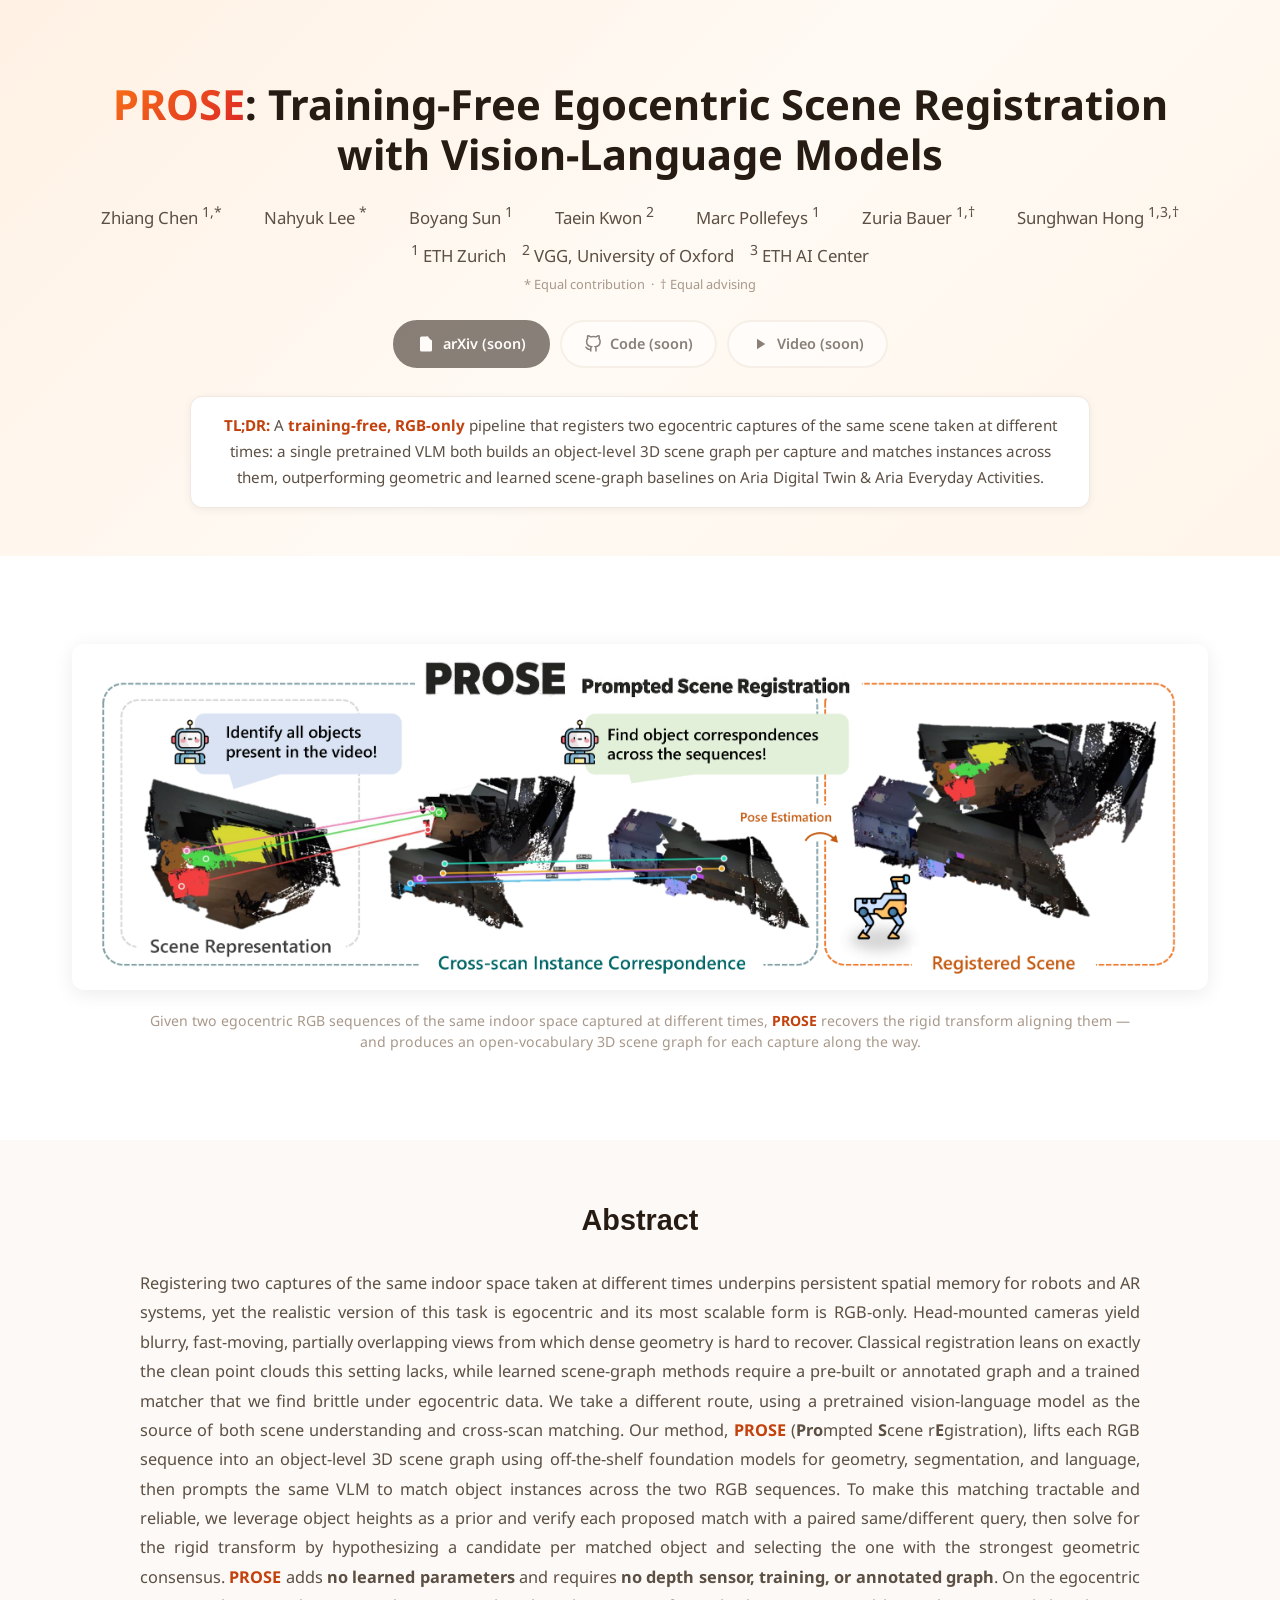
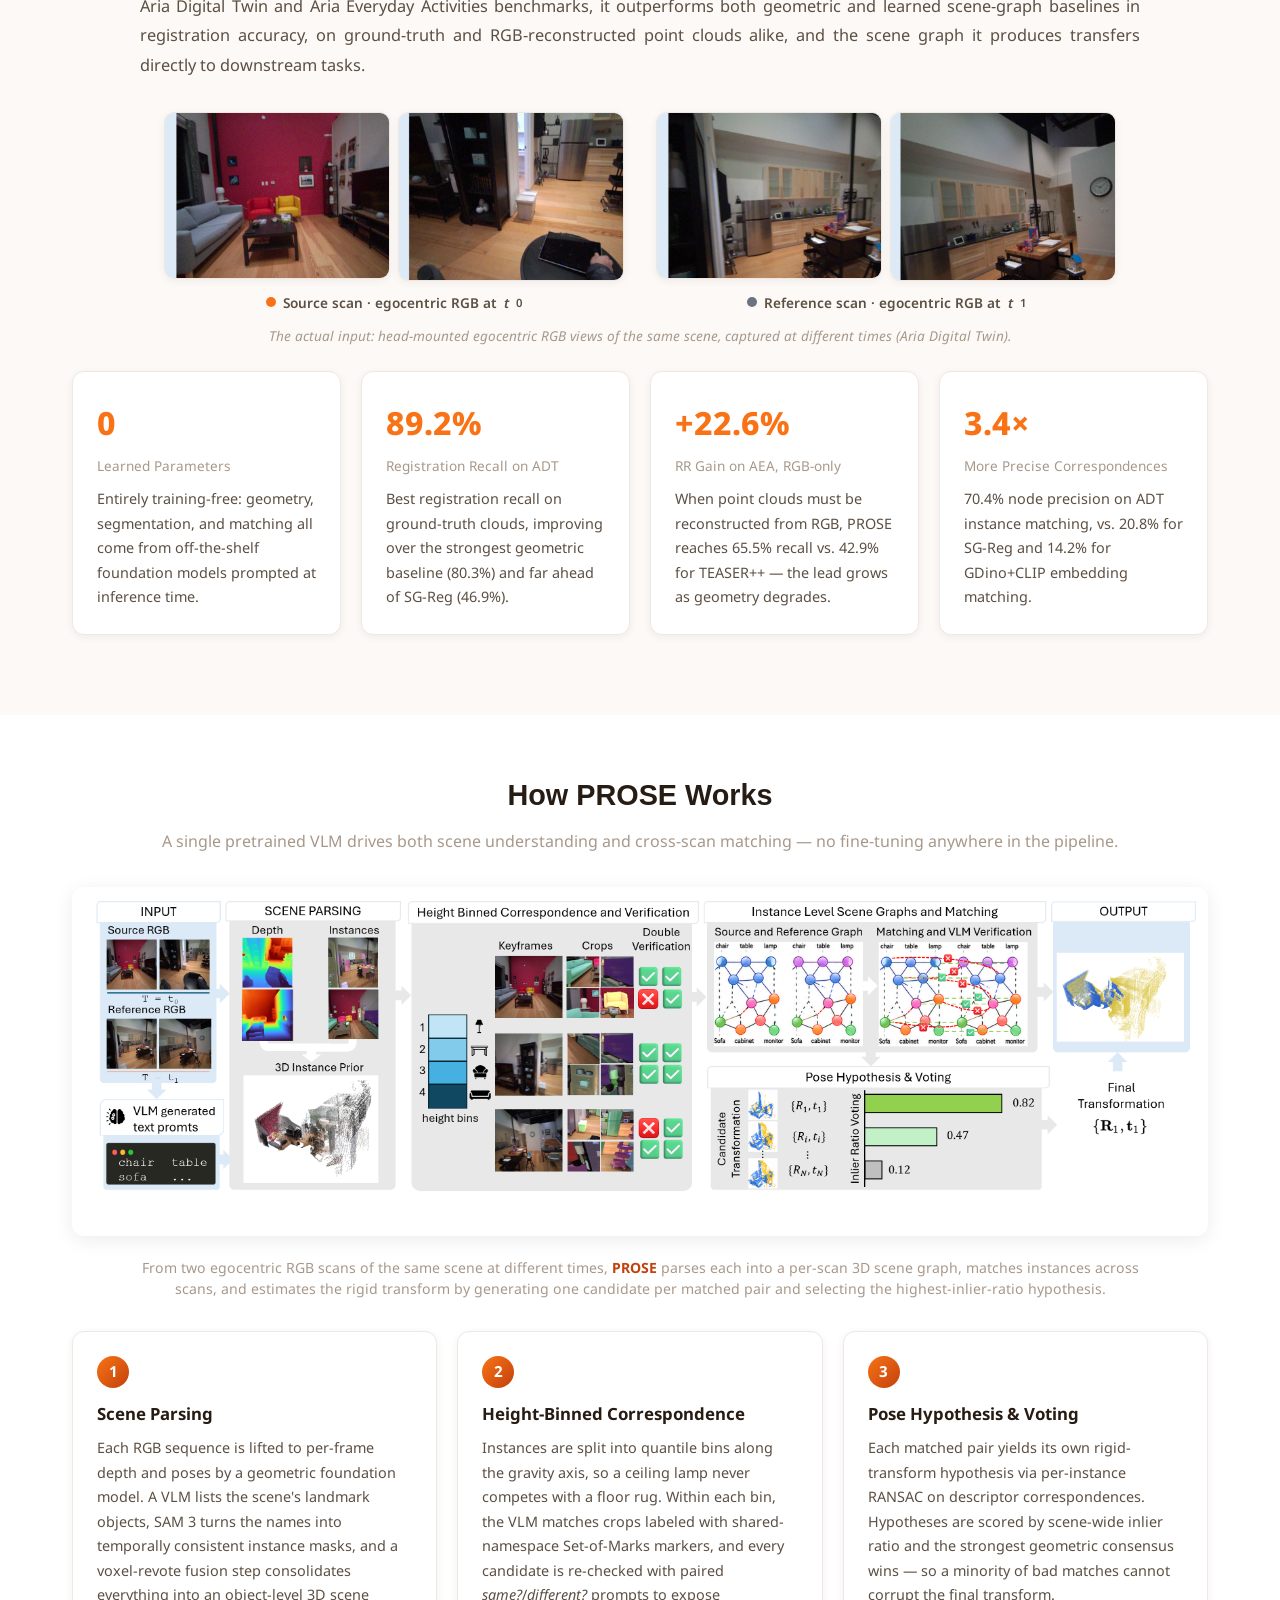
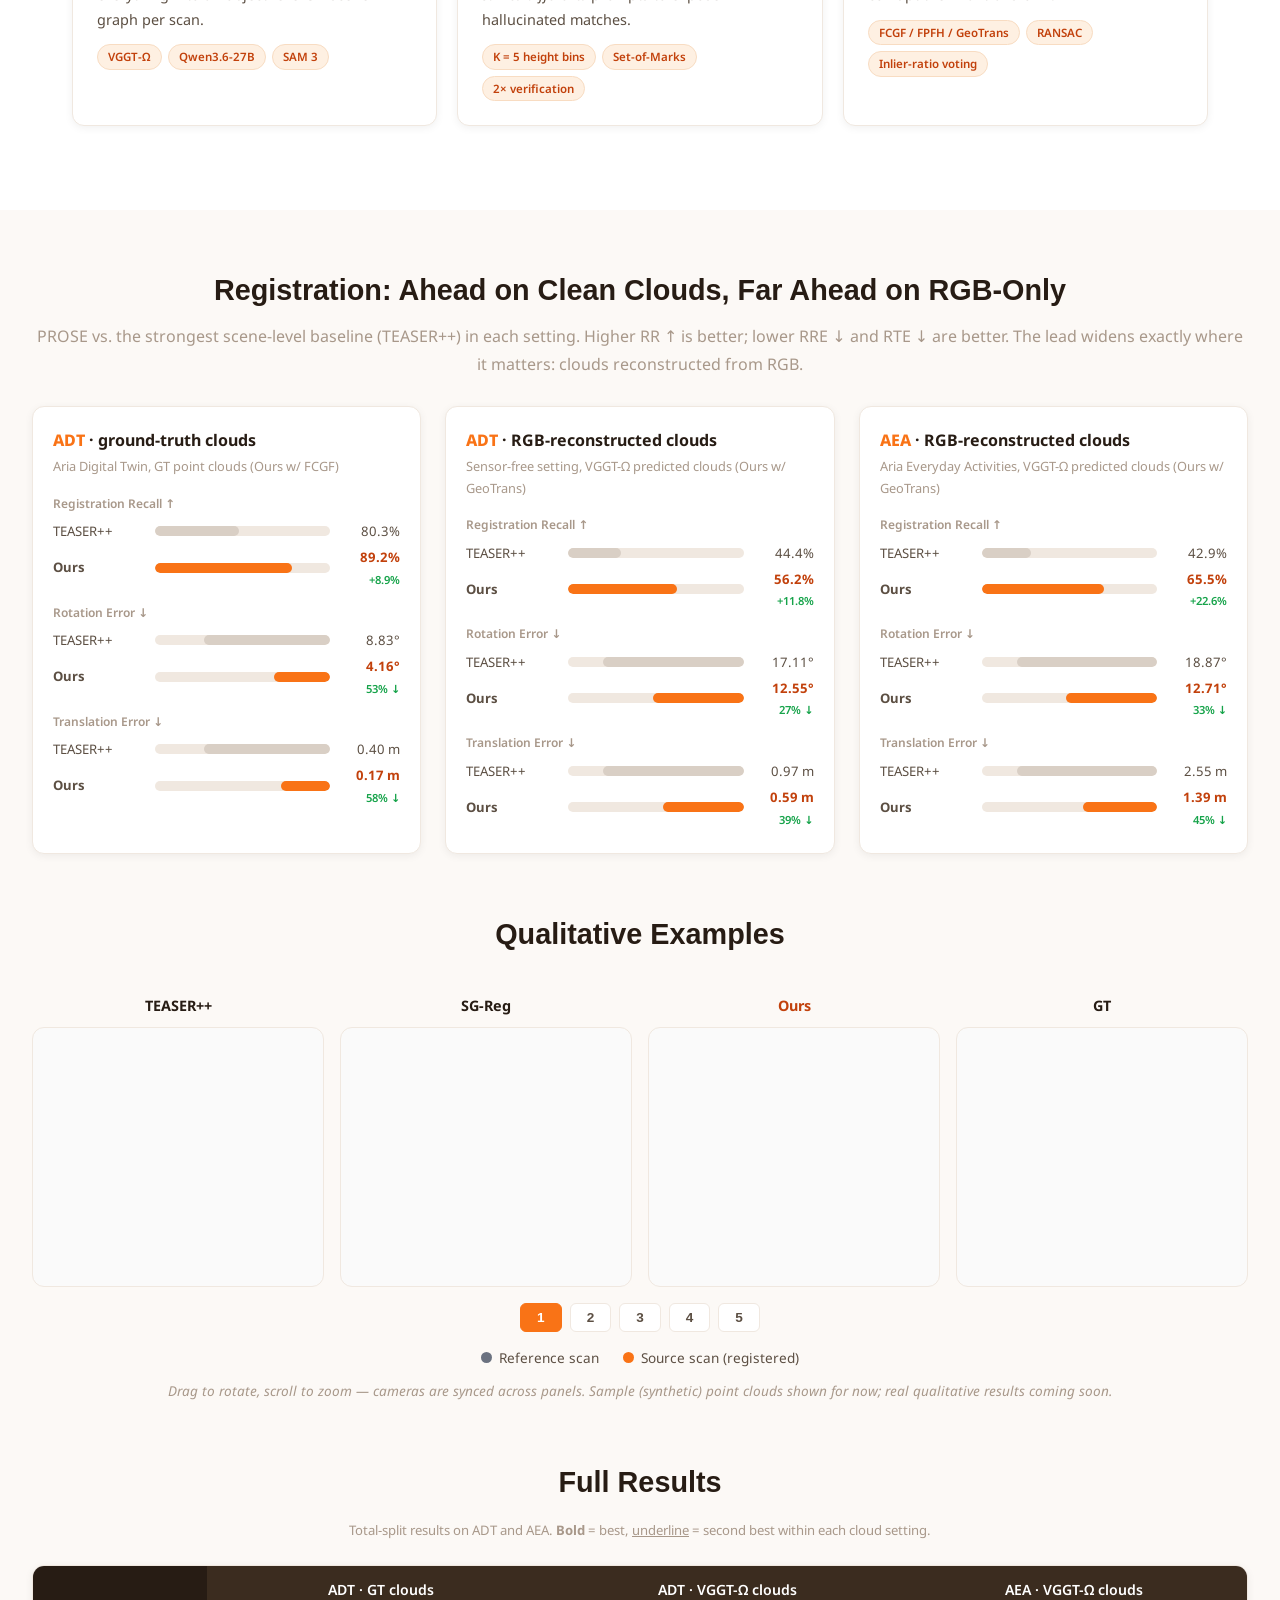
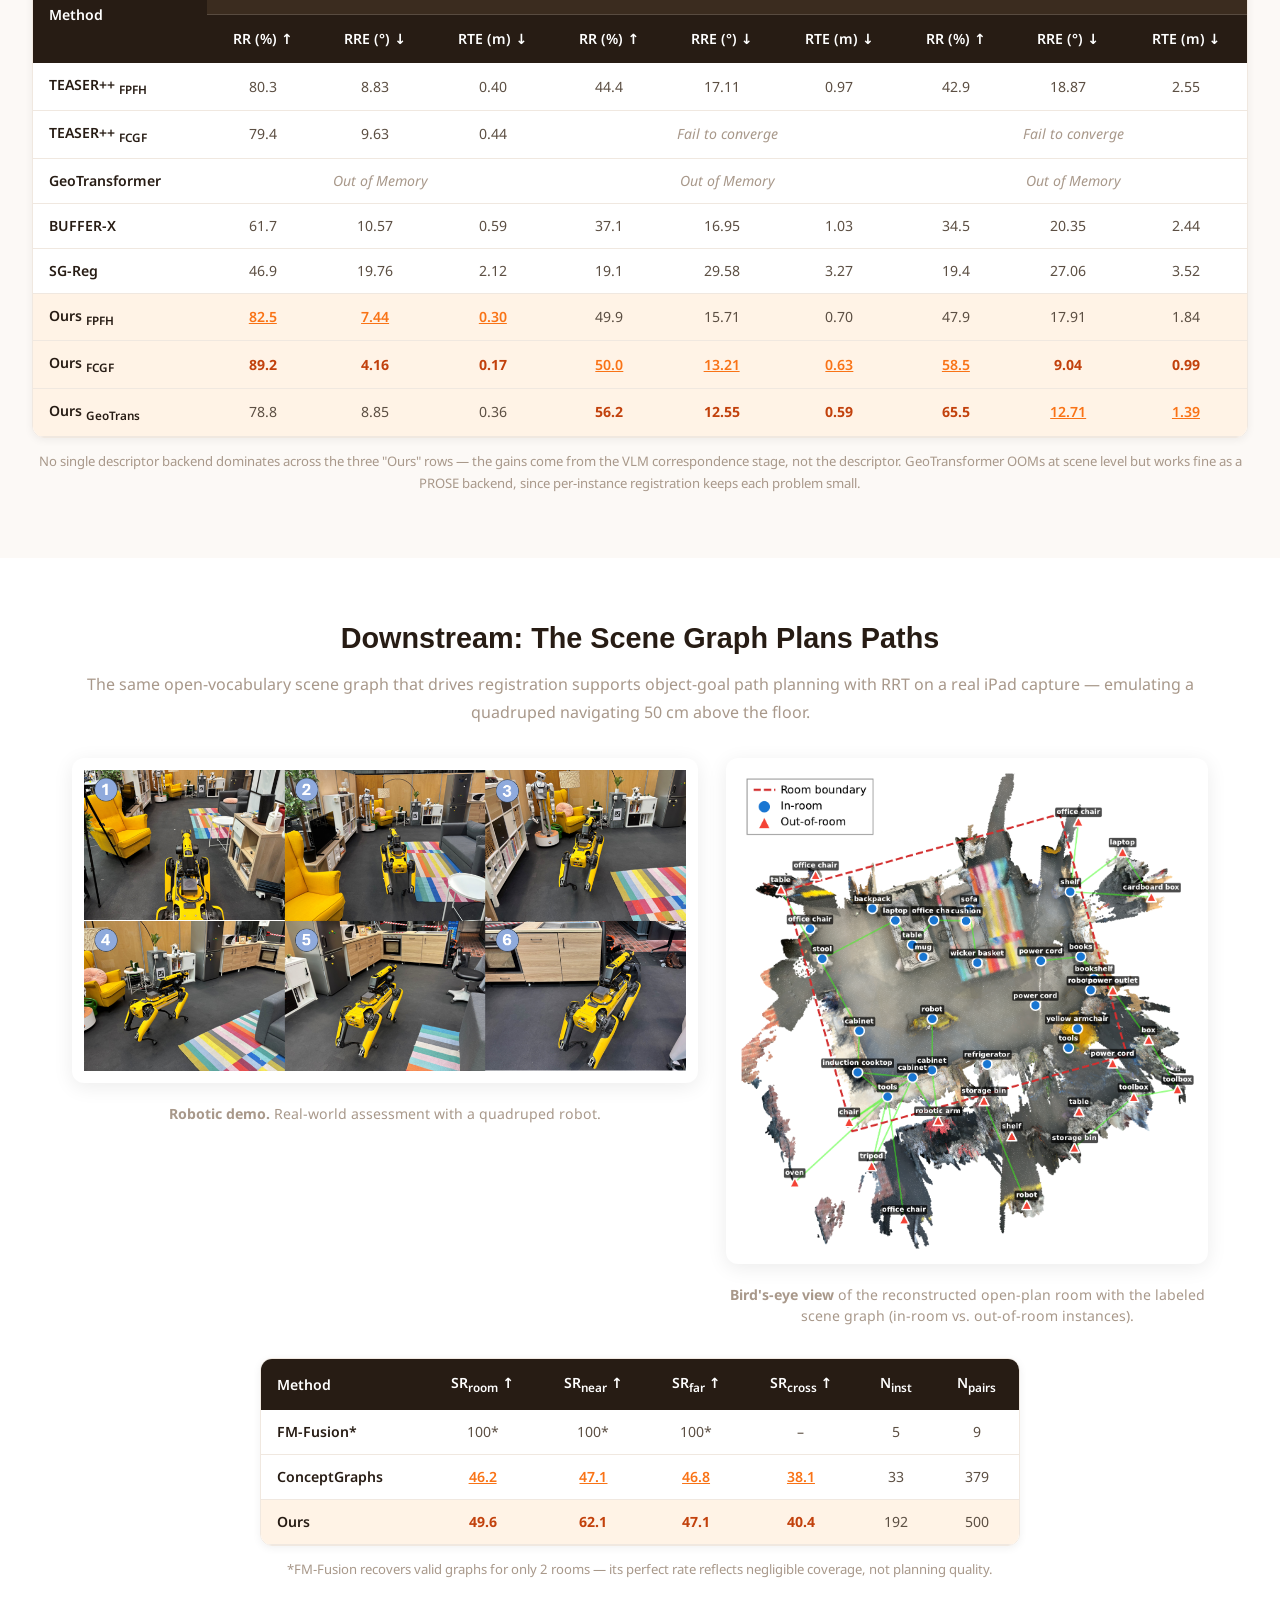
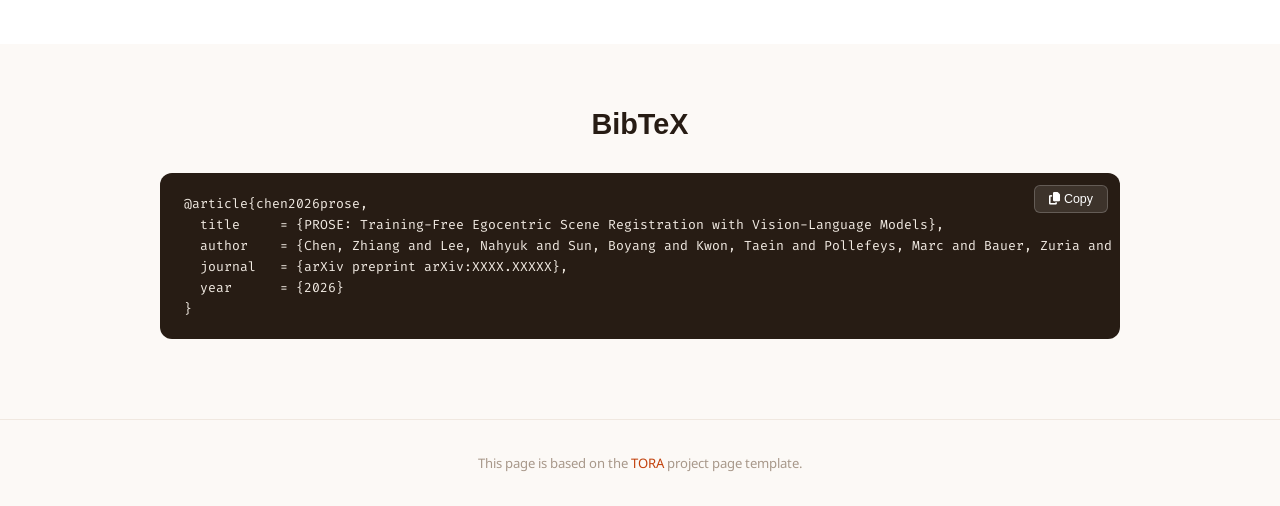
==== prose/index.html @ c59c3739 "feat: prose project page" ====
<!DOCTYPE html>
<html lang="en">
<head>
  <meta charset="utf-8">
  <meta name="description" content="PROSE: Training-Free Egocentric Scene Registration with Vision-Language Models">
  <meta name="keywords" content="scene registration, vision-language models, egocentric perception, scene graphs, training-free, 3D scene understanding">
  <meta name="viewport" content="width=device-width, initial-scale=1">
  <title>PROSE: Training-Free Egocentric Scene Registration with Vision-Language Models</title>

  <link href="https://fonts.googleapis.com/css2?family=Google+Sans:wght@400;500;700&family=Noto+Sans:wght@400;500;600;700&family=Fira+Code:wght@400;500&display=swap" rel="stylesheet">
  <link rel="stylesheet" href="https://cdnjs.cloudflare.com/ajax/libs/font-awesome/6.5.1/css/all.min.css">
  <link rel="stylesheet" href="css/style.css">

  <script type="importmap">
  {
    "imports": {
      "three": "https://esm.sh/three@0.162.0",
      "three/addons/": "https://esm.sh/three@0.162.0/examples/jsm/"
    }
  }
  </script>
</head>

<body>

<!-- ============ HERO ============ -->
<section class="hero-section">
  <div class="container">
    <h1 class="publication-title">
      <span class="highlight">PROSE</span>: Training-Free Egocentric Scene Registration<br>with Vision-Language Models
    </h1>

    <div class="authors-list">
      <div class="authors-names">
        <span class="author-name"><a href="https://RCKola.github.io/" target="_blank">Zhiang Chen</a> <sup>1,*</sup></span>
        <span class="author-name"><a href="https://nahyuklee.github.io/" target="_blank">Nahyuk Lee</a> <sup>*</sup></span>
        <span class="author-name"><a href="https://boysun045.github.io/boysun-website/" target="_blank">Boyang Sun</a> <sup>1</sup></span>
        <span class="author-name"><a href="https://taeinkwon.com/" target="_blank">Taein Kwon</a> <sup>2</sup></span>
        <span class="author-name"><a href="https://cvg.ethz.ch/team/Prof-Dr-Marc-Pollefeys" target="_blank">Marc Pollefeys</a> <sup>1</sup></span>
        <span class="author-name"><a href="https://zuriabauer.com/" target="_blank">Zuria Bauer</a> <sup>1,&dagger;</sup></span>
        <span class="author-name"><a href="https://sunghwanhong.github.io/" target="_blank">Sunghwan Hong</a> <sup>1,3,&dagger;</sup></span>
      </div>
      <div class="authors-affiliation">
        <sup>1</sup> <a href="https://ethz.ch/en.html" target="_blank">ETH Zurich</a> &nbsp;&nbsp;
        <sup>2</sup> <a href="https://www.robots.ox.ac.uk/~vgg/" target="_blank">VGG, University of Oxford</a> &nbsp;&nbsp;
        <sup>3</sup> <a href="https://ai.ethz.ch/" target="_blank">ETH AI Center</a>
      </div>
      <div class="authors-note">* Equal contribution &nbsp;&middot;&nbsp; &dagger; Equal advising</div>
    </div>

    <div class="link-buttons">
      <!-- TODO: replace # with the arXiv link once available -->
      <a href="#" class="link-btn primary disabled" title="Coming soon">
        <svg viewBox="0 0 24 24" fill="currentColor"><path d="M14 2H6a2 2 0 0 0-2 2v16a2 2 0 0 0 2 2h12a2 2 0 0 0 2-2V8l-6-6z"/><polyline points="14 2 14 8 20 8" fill="none" stroke="currentColor" stroke-width="2"/></svg>
        arXiv (soon)
      </a>
      <!-- TODO: replace # with the code repository link once released -->
      <a href="#" class="link-btn disabled" title="Coming soon">
        <svg viewBox="0 0 24 24" fill="none" stroke="currentColor" stroke-width="2"><path d="M9 19c-5 1.5-5-2.5-7-3m14 6v-3.87a3.37 3.37 0 0 0-.94-2.61c3.14-.35 6.44-1.54 6.44-7A5.44 5.44 0 0 0 20 4.77 5.07 5.07 0 0 0 19.91 1S18.73.65 16 2.48a13.38 13.38 0 0 0-7 0C6.27.65 5.09 1 5.09 1A5.07 5.07 0 0 0 5 4.77a5.44 5.44 0 0 0-1.5 3.78c0 5.42 3.3 6.61 6.44 7A3.37 3.37 0 0 0 9 18.13V22"/></svg>
        Code (soon)
      </a>
      <!-- TODO: replace # with a video link if available -->
      <a href="#" class="link-btn disabled" title="Coming soon">
        <svg viewBox="0 0 24 24" fill="currentColor"><path d="M8 5v14l11-7z"/></svg>
        Video (soon)
      </a>
    </div>

    <div class="tldr-card">
      <strong>TL;DR:</strong> A <strong>training-free, RGB-only</strong> pipeline that registers two egocentric captures
      of the same scene taken at different times: a single pretrained VLM both builds an object-level 3D scene graph
      per capture and matches instances across them, outperforming geometric and learned scene-graph baselines
      on Aria Digital Twin &amp; Aria Everyday Activities.
    </div>
  </div>
</section>


<!-- ============ TEASER ============ -->
<section class="content-section" style="background: var(--bg-white);">
  <div class="container">
    <div class="method-figure">
      <img src="static/images/teaser.png" alt="PROSE teaser: scene representation, cross-scan instance correspondence, and registered scene">
      <p class="caption">
        Given two egocentric RGB sequences of the same indoor space captured at different times,
        <span class="method-name">PROSE</span> recovers the rigid transform aligning them — and produces an
        open-vocabulary 3D scene graph for each capture along the way.
      </p>
    </div>
  </div>
</section>


<!-- ============ ABSTRACT & KEY FINDINGS ============ -->
<section class="content-section" style="background: var(--bg-light);">
  <div class="container">
    <h2 class="section-title">Abstract</h2>
    <p class="abstract-text">
      Registering two captures of the same indoor space taken at different times underpins persistent spatial memory
      for robots and AR systems, yet the realistic version of this task is egocentric and its most scalable form is
      RGB-only. Head-mounted cameras yield blurry, fast-moving, partially overlapping views from which dense geometry
      is hard to recover. Classical registration leans on exactly the clean point clouds this setting lacks, while
      learned scene-graph methods require a pre-built or annotated graph and a trained matcher that we find brittle
      under egocentric data. We take a different route, using a pretrained vision-language model as the source of both
      scene understanding and cross-scan matching. Our method, <span class="method-name">PROSE</span>
      (<strong>Pro</strong>mpted <strong>S</strong>cene r<strong>E</strong>gistration), lifts each RGB sequence into an
      object-level 3D scene graph using off-the-shelf foundation models for geometry, segmentation, and language, then
      prompts the same VLM to match object instances across the two RGB sequences. To make this matching tractable and
      reliable, we leverage object heights as a prior and verify each proposed match with a paired same/different
      query, then solve for the rigid transform by hypothesizing a candidate per matched object and selecting the one
      with the strongest geometric consensus. <span class="method-name">PROSE</span> adds <strong>no learned
      parameters</strong> and requires <strong>no depth sensor, training, or annotated graph</strong>. On the
      egocentric Aria Digital Twin and Aria Everyday Activities benchmarks, it outperforms both geometric and learned
      scene-graph baselines in registration accuracy, on ground-truth and RGB-reconstructed point clouds alike, and
      the scene graph it produces transfers directly to downstream tasks.
    </p>

    <div class="ego-strip">
      <div class="ego-group src">
        <div class="ego-frames">
          <img src="static/images/ego_src1.png" alt="Egocentric RGB view of the scene at time t0">
          <img src="static/images/ego_src2.png" alt="Another egocentric RGB view of the scene at time t0">
        </div>
        <div class="ego-label"><span class="ego-dot src"></span>Source scan · egocentric RGB at <em>t</em><sub>0</sub></div>
      </div>
      <div class="ego-group ref">
        <div class="ego-frames">
          <img src="static/images/ego_ref1.png" alt="Egocentric RGB view of the same scene at time t1">
          <img src="static/images/ego_ref2.png" alt="Another egocentric RGB view of the same scene at time t1">
        </div>
        <div class="ego-label"><span class="ego-dot ref"></span>Reference scan · egocentric RGB at <em>t</em><sub>1</sub></div>
      </div>
    </div>
    <p class="viewer-note">The actual input: head-mounted egocentric RGB views of the same scene, captured at different times (Aria Digital Twin).</p>

    <div class="findings-grid">
      <div class="finding-card">
        <div class="metric">0</div>
        <div class="metric-label">Learned Parameters</div>
        <div class="metric-desc">Entirely training-free: geometry, segmentation, and matching all come from off-the-shelf foundation models prompted at inference time.</div>
      </div>
      <div class="finding-card">
        <div class="metric">89.2%</div>
        <div class="metric-label">Registration Recall on ADT</div>
        <div class="metric-desc">Best registration recall on ground-truth clouds, improving over the strongest geometric baseline (80.3%) and far ahead of SG-Reg (46.9%).</div>
      </div>
      <div class="finding-card">
        <div class="metric">+22.6%</div>
        <div class="metric-label">RR Gain on AEA, RGB-only</div>
        <div class="metric-desc">When point clouds must be reconstructed from RGB, PROSE reaches 65.5% recall vs. 42.9% for TEASER++ — the lead grows as geometry degrades.</div>
      </div>
      <div class="finding-card">
        <div class="metric">3.4×</div>
        <div class="metric-label">More Precise Correspondences</div>
        <div class="metric-desc">70.4% node precision on ADT instance matching, vs. 20.8% for SG-Reg and 14.2% for GDino+CLIP embedding matching.</div>
      </div>
    </div>
  </div>
</section>


<!-- ============ METHOD ============ -->
<section class="content-section" style="background: var(--bg-white);">
  <div class="container">
    <h2 class="section-title">How PROSE Works</h2>
    <p class="section-subtitle">A single pretrained VLM drives both scene understanding and cross-scan matching — no fine-tuning anywhere in the pipeline.</p>

    <div class="method-figure">
      <img src="static/images/pipeline.png" alt="PROSE pipeline: scene parsing, height-binned correspondence and verification, instance-level scene graph matching, pose hypothesis and voting">
      <p class="caption">
        From two egocentric RGB scans of the same scene at different times, <span class="method-name">PROSE</span>
        parses each into a per-scan 3D scene graph, matches instances across scans, and estimates the rigid transform
        by generating one candidate per matched pair and selecting the highest-inlier-ratio hypothesis.
      </p>
    </div>

    <div class="pipeline-grid">
      <div class="pipeline-card">
        <div class="pipeline-step">1</div>
        <h3>Scene Parsing</h3>
        <p>
          Each RGB sequence is lifted to per-frame depth and poses by a geometric foundation model. A VLM lists the
          scene's landmark objects, SAM&nbsp;3 turns the names into temporally consistent instance masks, and a
          voxel-revote fusion step consolidates everything into an object-level 3D scene graph per scan.
        </p>
        <div class="pipeline-models">
          <span class="pipeline-tag">VGGT-&Omega;</span>
          <span class="pipeline-tag">Qwen3.6-27B</span>
          <span class="pipeline-tag">SAM 3</span>
        </div>
      </div>
      <div class="pipeline-card">
        <div class="pipeline-step">2</div>
        <h3>Height-Binned Correspondence</h3>
        <p>
          Instances are split into quantile bins along the gravity axis, so a ceiling lamp never competes with a floor
          rug. Within each bin, the VLM matches crops labeled with shared-namespace Set-of-Marks markers, and every
          candidate is re-checked with paired <em>same?</em>/<em>different?</em> prompts to expose hallucinated matches.
        </p>
        <div class="pipeline-models">
          <span class="pipeline-tag">K = 5 height bins</span>
          <span class="pipeline-tag">Set-of-Marks</span>
          <span class="pipeline-tag">2&times; verification</span>
        </div>
      </div>
      <div class="pipeline-card">
        <div class="pipeline-step">3</div>
        <h3>Pose Hypothesis &amp; Voting</h3>
        <p>
          Each matched pair yields its own rigid-transform hypothesis via per-instance RANSAC on descriptor
          correspondences. Hypotheses are scored by scene-wide inlier ratio and the strongest geometric consensus wins —
          so a minority of bad matches cannot corrupt the final transform.
        </p>
        <div class="pipeline-models">
          <span class="pipeline-tag">FCGF / FPFH / GeoTrans</span>
          <span class="pipeline-tag">RANSAC</span>
          <span class="pipeline-tag">Inlier-ratio voting</span>
        </div>
      </div>
    </div>
  </div>
</section>


<!-- ============ REGISTRATION RESULTS ============ -->
<section class="content-section" style="background: var(--bg-light);">
  <div class="container wide">
    <h2 class="section-title">Registration: Ahead on Clean Clouds, Far Ahead on RGB-Only</h2>
    <p class="section-subtitle">
      PROSE vs. the strongest scene-level baseline (TEASER++) in each setting. Higher RR ↑ is better;
      lower RRE ↓ and RTE ↓ are better. The lead widens exactly where it matters: clouds reconstructed from RGB.
    </p>

    <div class="baseline-comparison-grid">
      <div class="baseline-comparison-card">
        <div class="baseline-comparison-card-title"><span class="card-kw">ADT</span> · ground-truth clouds</div>
        <div class="baseline-comparison-card-sub">Aria Digital Twin, GT point clouds (Ours w/ FCGF)</div>
        <div class="comparison-metric">
          <span class="comparison-metric-name">Registration Recall ↑</span>
          <div class="comparison-row">
            <span class="comparison-label">TEASER++</span>
            <div class="comparison-bar-wrap"><div class="comparison-bar baseline" style="width: 48%;"></div></div>
            <span class="comparison-val">80.3%</span>
          </div>
          <div class="comparison-row ours">
            <span class="comparison-label comparison-label-ours">Ours</span>
            <div class="comparison-bar-wrap"><div class="comparison-bar prose" style="width: 78%;"></div></div>
            <div class="comparison-val-wrap">
              <span class="comparison-val">89.2%</span>
              <span class="comparison-improve">+8.9%</span>
            </div>
          </div>
        </div>
        <div class="comparison-metric">
          <span class="comparison-metric-name">Rotation Error ↓</span>
          <div class="comparison-row">
            <span class="comparison-label">TEASER++</span>
            <div class="comparison-bar-wrap inv"><div class="comparison-bar baseline" style="width: 72%;"></div></div>
            <span class="comparison-val">8.83°</span>
          </div>
          <div class="comparison-row ours">
            <span class="comparison-label comparison-label-ours">Ours</span>
            <div class="comparison-bar-wrap inv"><div class="comparison-bar prose" style="width: 32%;"></div></div>
            <div class="comparison-val-wrap">
              <span class="comparison-val">4.16°</span>
              <span class="comparison-improve">53% ↓</span>
            </div>
          </div>
        </div>
        <div class="comparison-metric">
          <span class="comparison-metric-name">Translation Error ↓</span>
          <div class="comparison-row">
            <span class="comparison-label">TEASER++</span>
            <div class="comparison-bar-wrap inv"><div class="comparison-bar baseline" style="width: 72%;"></div></div>
            <span class="comparison-val">0.40 m</span>
          </div>
          <div class="comparison-row ours">
            <span class="comparison-label comparison-label-ours">Ours</span>
            <div class="comparison-bar-wrap inv"><div class="comparison-bar prose" style="width: 28%;"></div></div>
            <div class="comparison-val-wrap">
              <span class="comparison-val">0.17 m</span>
              <span class="comparison-improve">58% ↓</span>
            </div>
          </div>
        </div>
      </div>

      <div class="baseline-comparison-card">
        <div class="baseline-comparison-card-title"><span class="card-kw">ADT</span> · RGB-reconstructed clouds</div>
        <div class="baseline-comparison-card-sub">Sensor-free setting, VGGT-&Omega; predicted clouds (Ours w/ GeoTrans)</div>
        <div class="comparison-metric">
          <span class="comparison-metric-name">Registration Recall ↑</span>
          <div class="comparison-row">
            <span class="comparison-label">TEASER++</span>
            <div class="comparison-bar-wrap"><div class="comparison-bar baseline" style="width: 30%;"></div></div>
            <span class="comparison-val">44.4%</span>
          </div>
          <div class="comparison-row ours">
            <span class="comparison-label comparison-label-ours">Ours</span>
            <div class="comparison-bar-wrap"><div class="comparison-bar prose" style="width: 62%;"></div></div>
            <div class="comparison-val-wrap">
              <span class="comparison-val">56.2%</span>
              <span class="comparison-improve">+11.8%</span>
            </div>
          </div>
        </div>
        <div class="comparison-metric">
          <span class="comparison-metric-name">Rotation Error ↓</span>
          <div class="comparison-row">
            <span class="comparison-label">TEASER++</span>
            <div class="comparison-bar-wrap inv"><div class="comparison-bar baseline" style="width: 80%;"></div></div>
            <span class="comparison-val">17.11°</span>
          </div>
          <div class="comparison-row ours">
            <span class="comparison-label comparison-label-ours">Ours</span>
            <div class="comparison-bar-wrap inv"><div class="comparison-bar prose" style="width: 52%;"></div></div>
            <div class="comparison-val-wrap">
              <span class="comparison-val">12.55°</span>
              <span class="comparison-improve">27% ↓</span>
            </div>
          </div>
        </div>
        <div class="comparison-metric">
          <span class="comparison-metric-name">Translation Error ↓</span>
          <div class="comparison-row">
            <span class="comparison-label">TEASER++</span>
            <div class="comparison-bar-wrap inv"><div class="comparison-bar baseline" style="width: 80%;"></div></div>
            <span class="comparison-val">0.97 m</span>
          </div>
          <div class="comparison-row ours">
            <span class="comparison-label comparison-label-ours">Ours</span>
            <div class="comparison-bar-wrap inv"><div class="comparison-bar prose" style="width: 46%;"></div></div>
            <div class="comparison-val-wrap">
              <span class="comparison-val">0.59 m</span>
              <span class="comparison-improve">39% ↓</span>
            </div>
          </div>
        </div>
      </div>

      <div class="baseline-comparison-card">
        <div class="baseline-comparison-card-title"><span class="card-kw">AEA</span> · RGB-reconstructed clouds</div>
        <div class="baseline-comparison-card-sub">Aria Everyday Activities, VGGT-&Omega; predicted clouds (Ours w/ GeoTrans)</div>
        <div class="comparison-metric">
          <span class="comparison-metric-name">Registration Recall ↑</span>
          <div class="comparison-row">
            <span class="comparison-label">TEASER++</span>
            <div class="comparison-bar-wrap"><div class="comparison-bar baseline" style="width: 28%;"></div></div>
            <span class="comparison-val">42.9%</span>
          </div>
          <div class="comparison-row ours">
            <span class="comparison-label comparison-label-ours">Ours</span>
            <div class="comparison-bar-wrap"><div class="comparison-bar prose" style="width: 70%;"></div></div>
            <div class="comparison-val-wrap">
              <span class="comparison-val">65.5%</span>
              <span class="comparison-improve">+22.6%</span>
            </div>
          </div>
        </div>
        <div class="comparison-metric">
          <span class="comparison-metric-name">Rotation Error ↓</span>
          <div class="comparison-row">
            <span class="comparison-label">TEASER++</span>
            <div class="comparison-bar-wrap inv"><div class="comparison-bar baseline" style="width: 80%;"></div></div>
            <span class="comparison-val">18.87°</span>
          </div>
          <div class="comparison-row ours">
            <span class="comparison-label comparison-label-ours">Ours</span>
            <div class="comparison-bar-wrap inv"><div class="comparison-bar prose" style="width: 52%;"></div></div>
            <div class="comparison-val-wrap">
              <span class="comparison-val">12.71°</span>
              <span class="comparison-improve">33% ↓</span>
            </div>
          </div>
        </div>
        <div class="comparison-metric">
          <span class="comparison-metric-name">Translation Error ↓</span>
          <div class="comparison-row">
            <span class="comparison-label">TEASER++</span>
            <div class="comparison-bar-wrap inv"><div class="comparison-bar baseline" style="width: 80%;"></div></div>
            <span class="comparison-val">2.55 m</span>
          </div>
          <div class="comparison-row ours">
            <span class="comparison-label comparison-label-ours">Ours</span>
            <div class="comparison-bar-wrap inv"><div class="comparison-bar prose" style="width: 42%;"></div></div>
            <div class="comparison-val-wrap">
              <span class="comparison-val">1.39 m</span>
              <span class="comparison-improve">45% ↓</span>
            </div>
          </div>
        </div>
      </div>
    </div>

    <div class="dataset-example-panels">
      <h2 class="section-title" style="margin-top: 56px;">Qualitative Examples</h2>
      <div class="comparison-grid" id="registration-comparison-grid">
        <div>
          <div class="comparison-col-label">TEASER++</div>
          <div class="comparison-viewer" id="comp-reg-teaser"></div>
        </div>
        <div>
          <div class="comparison-col-label">SG-Reg</div>
          <div class="comparison-viewer" id="comp-reg-sgreg"></div>
        </div>
        <div>
          <div class="comparison-col-label comparison-col-label-ours">Ours</div>
          <div class="comparison-viewer" id="comp-reg-ours"></div>
        </div>
        <div>
          <div class="comparison-col-label">GT</div>
          <div class="comparison-viewer" id="comp-reg-gt"></div>
        </div>
      </div>
      <div class="sample-buttons" id="registration-sample-buttons">
        <button type="button" class="sample-btn active" data-sample="0">1</button>
        <button type="button" class="sample-btn" data-sample="1">2</button>
        <button type="button" class="sample-btn" data-sample="2">3</button>
        <button type="button" class="sample-btn" data-sample="3">4</button>
        <button type="button" class="sample-btn" data-sample="4">5</button>
      </div>
      <div class="cloud-legend">
        <span class="legend-item"><span class="legend-dot ref"></span>Reference scan</span>
        <span class="legend-item"><span class="legend-dot src"></span>Source scan (registered)</span>
      </div>
      <!-- TODO: replace procedurally generated sample scenes with real exported point clouds -->
      <p class="viewer-note">Drag to rotate, scroll to zoom — cameras are synced across panels. Sample (synthetic) point clouds shown for now; real qualitative results coming soon.</p>
    </div>

    <h2 class="section-title" style="margin-top: 56px;">Full Results</h2>
    <p class="table-note">Total-split results on ADT and AEA. <strong>Bold</strong> = best, <u>underline</u> = second best within each cloud setting.</p>
    <div class="results-table-wrapper">
      <table class="results-table">
        <thead>
          <tr>
            <th rowspan="2" style="text-align:left;">Method</th>
            <th class="group" colspan="3">ADT · GT clouds</th>
            <th class="group" colspan="3">ADT · VGGT-&Omega; clouds</th>
            <th class="group" colspan="3">AEA · VGGT-&Omega; clouds</th>
          </tr>
          <tr>
            <th>RR (%) ↑</th><th>RRE (°) ↓</th><th>RTE (m) ↓</th>
            <th>RR (%) ↑</th><th>RRE (°) ↓</th><th>RTE (m) ↓</th>
            <th>RR (%) ↑</th><th>RRE (°) ↓</th><th>RTE (m) ↓</th>
          </tr>
        </thead>
        <tbody>
          <tr>
            <td class="method-col">TEASER++ <sub>FPFH</sub></td>
            <td>80.3</td><td>8.83</td><td>0.40</td>
            <td>44.4</td><td>17.11</td><td>0.97</td>
            <td>42.9</td><td>18.87</td><td>2.55</td>
          </tr>
          <tr>
            <td class="method-col">TEASER++ <sub>FCGF</sub></td>
            <td>79.4</td><td>9.63</td><td>0.44</td>
            <td class="fail" colspan="3">Fail to converge</td>
            <td class="fail" colspan="3">Fail to converge</td>
          </tr>
          <tr>
            <td class="method-col">GeoTransformer</td>
            <td class="fail" colspan="3">Out of Memory</td>
            <td class="fail" colspan="3">Out of Memory</td>
            <td class="fail" colspan="3">Out of Memory</td>
          </tr>
          <tr>
            <td class="method-col">BUFFER-X</td>
            <td>61.7</td><td>10.57</td><td>0.59</td>
            <td>37.1</td><td>16.95</td><td>1.03</td>
            <td>34.5</td><td>20.35</td><td>2.44</td>
          </tr>
          <tr>
            <td class="method-col">SG-Reg</td>
            <td>46.9</td><td>19.76</td><td>2.12</td>
            <td>19.1</td><td>29.58</td><td>3.27</td>
            <td>19.4</td><td>27.06</td><td>3.52</td>
          </tr>
          <tr class="ours">
            <td class="method-col">Ours <sub>FPFH</sub></td>
            <td class="second">82.5</td><td class="second">7.44</td><td class="second">0.30</td>
            <td>49.9</td><td>15.71</td><td>0.70</td>
            <td>47.9</td><td>17.91</td><td>1.84</td>
          </tr>
          <tr class="ours">
            <td class="method-col">Ours <sub>FCGF</sub></td>
            <td class="best">89.2</td><td class="best">4.16</td><td class="best">0.17</td>
            <td class="second">50.0</td><td class="second">13.21</td><td class="second">0.63</td>
            <td class="second">58.5</td><td class="best">9.04</td><td class="best">0.99</td>
          </tr>
          <tr class="ours">
            <td class="method-col">Ours <sub>GeoTrans</sub></td>
            <td>78.8</td><td>8.85</td><td>0.36</td>
            <td class="best">56.2</td><td class="best">12.55</td><td class="best">0.59</td>
            <td class="best">65.5</td><td class="second">12.71</td><td class="second">1.39</td>
          </tr>
        </tbody>
      </table>
    </div>
    <p class="table-note">
      No single descriptor backend dominates across the three "Ours" rows — the gains come from the VLM correspondence
      stage, not the descriptor. GeoTransformer OOMs at scene level but works fine as a PROSE backend, since
      per-instance registration keeps each problem small.
    </p>
  </div>
</section>


<!-- ============ PATH PLANNING ============ -->
<section class="content-section" style="background: var(--bg-white);">
  <div class="container">
    <h2 class="section-title">Downstream: The Scene Graph Plans Paths</h2>
    <p class="section-subtitle">
      The same open-vocabulary scene graph that drives registration supports object-goal path planning with RRT
      on a real iPad capture — emulating a quadruped navigating 50 cm above the floor.
    </p>

    <div class="figure-two-up">
      <div class="method-figure">
        <img src="static/images/robot_demo.png" alt="Photographs of the robotic demo with a Spot quadruped navigating the room">
        <p class="caption"><strong>Robotic demo.</strong> Real-world assessment with a quadruped robot.</p>
      </div>
      <div class="method-figure">
        <img src="static/images/path_planning_bev.png" alt="Bird's-eye view of the reconstructed open-plan room with the labeled scene graph">
        <p class="caption"><strong>Bird's-eye view</strong> of the reconstructed open-plan room with the labeled scene graph (in-room vs. out-of-room instances).</p>
      </div>
    </div>

    <div class="results-table-wrapper" style="max-width: 760px; margin-left: auto; margin-right: auto;">
      <table class="results-table">
        <thead>
          <tr>
            <th style="text-align:left;">Method</th>
            <th>SR<sub>room</sub> ↑</th><th>SR<sub>near</sub> ↑</th><th>SR<sub>far</sub> ↑</th><th>SR<sub>cross</sub> ↑</th>
            <th>N<sub>inst</sub></th><th>N<sub>pairs</sub></th>
          </tr>
        </thead>
        <tbody>
          <tr><td class="method-col">FM-Fusion*</td><td>100*</td><td>100*</td><td>100*</td><td>–</td><td>5</td><td>9</td></tr>
          <tr><td class="method-col">ConceptGraphs</td><td class="second">46.2</td><td class="second">47.1</td><td class="second">46.8</td><td class="second">38.1</td><td>33</td><td>379</td></tr>
          <tr class="ours"><td class="method-col">Ours</td><td class="best">49.6</td><td class="best">62.1</td><td class="best">47.1</td><td class="best">40.4</td><td>192</td><td>500</td></tr>
        </tbody>
      </table>
    </div>
    <p class="table-note">*FM-Fusion recovers valid graphs for only 2 rooms — its perfect rate reflects negligible coverage, not planning quality.</p>
  </div>
</section>


<!-- ============ BIBTEX ============ -->
<section class="content-section" style="background: var(--bg-light);">
  <div class="container">
    <h2 class="section-title">BibTeX</h2>
    <div class="bibtex-wrapper">
      <button class="copy-btn" onclick="copyBibtex()">
        <i class="fas fa-copy"></i> Copy
      </button>
      <!-- TODO: update the arXiv id once available -->
      <pre class="bibtex-code" id="bibtex-text">@article{chen2026prose,
  title     = {PROSE: Training-Free Egocentric Scene Registration with Vision-Language Models},
  author    = {Chen, Zhiang and Lee, Nahyuk and Sun, Boyang and Kwon, Taein and Pollefeys, Marc and Bauer, Zuria and Hong, Sunghwan},
  journal   = {arXiv preprint arXiv:XXXX.XXXXX},
  year      = {2026}
}</pre>
    </div>
  </div>
</section>


<!-- ============ FOOTER ============ -->
<footer class="footer-section">
  <div class="container">
    This page is based on the <a href="https://nahyuklee.github.io/tora" target="_blank">TORA</a> project page template.
  </div>
</footer>


<!-- ============ SCRIPTS ============ -->
<script type="module">
  import { initRegistrationViewers } from './js/point-cloud-viewer.js';

  window.addEventListener('DOMContentLoaded', () => {
    const viewers = initRegistrationViewers(
      ['comp-reg-teaser', 'comp-reg-sgreg', 'comp-reg-ours', 'comp-reg-gt']
    );

    viewers.loadSample(0);

    const sampleBtnsEl = document.getElementById('registration-sample-buttons');
    if (sampleBtnsEl) {
      sampleBtnsEl.addEventListener('click', (e) => {
        const btn = e.target.closest('.sample-btn');
        if (!btn) return;
        const index = parseInt(btn.getAttribute('data-sample'), 10);
        if (isNaN(index)) return;
        sampleBtnsEl.querySelectorAll('.sample-btn').forEach((b, i) => b.classList.toggle('active', i === index));
        viewers.loadSample(index);
      });
    }
  });
</script>

<script>
  function copyBibtex() {
    const text = document.getElementById('bibtex-text').textContent;
    navigator.clipboard.writeText(text).then(() => {
      const btn = document.querySelector('.copy-btn');
      btn.innerHTML = '<i class="fas fa-check"></i> Copied!';
      setTimeout(() => {
        btn.innerHTML = '<i class="fas fa-copy"></i> Copy';
      }, 2000);
    });
  }
</script>

</body>
</html>
---- prose/css/style.css ----
:root {
  --primary: #f97316;
  --primary-dark: #c2410c;
  --accent: #dc2626;
  --bg-light: #fcf9f6;
  --bg-white: #ffffff;
  --text-dark: #271c14;
  --text-body: #5c4f43;
  --text-muted: #a8988a;
  --border: #f0e8e0;
  --shadow-sm: 0 2px 8px rgba(0,0,0,0.06);
  --shadow-md: 0 4px 20px rgba(0,0,0,0.08);
  --shadow-lg: 0 8px 40px rgba(0,0,0,0.12);
  --radius: 12px;
  --radius-lg: 20px;
}

* { box-sizing: border-box; margin: 0; padding: 0; }

body {
  font-family: 'Noto Sans', 'Google Sans', system-ui, sans-serif;
  color: var(--text-body);
  background: var(--bg-light);
  line-height: 1.7;
  -webkit-font-smoothing: antialiased;
}

.container {
  max-width: 1200px;
  margin: 0 auto;
  padding: 0 32px;
}

.container.wide {
  max-width: 1400px;
}

/* Hero */
.hero-section {
  background: linear-gradient(135deg, #fff1e4 0%, #fffaf4 50%, #fff5ea 100%);
  padding: 80px 0 48px;
  text-align: center;
}

.publication-title {
  font-family: 'Google Sans', 'Noto Sans', sans-serif;
  font-size: 2.6rem;
  font-weight: 700;
  color: var(--text-dark);
  line-height: 1.2;
  margin-bottom: 8px;
}

.publication-title .highlight {
  background: linear-gradient(135deg, var(--primary), #dc2626);
  -webkit-background-clip: text;
  -webkit-text-fill-color: transparent;
  background-clip: text;
}

.conference-badge {
  display: inline-flex;
  align-items: center;
  gap: 8px;
  margin: 16px 0;
}

.conference-badge .venue {
  background: var(--text-dark);
  color: #fff;
  padding: 4px 14px;
  border-radius: 20px;
  font-size: 0.85rem;
  font-weight: 600;
  letter-spacing: 0.5px;
}

.conference-badge .status {
  background: var(--primary);
  color: #fff;
  padding: 4px 14px;
  border-radius: 20px;
  font-size: 0.85rem;
  font-weight: 600;
}

.authors-list {
  margin: 20px 0 6px;
  font-size: 1.05rem;
}

.authors-names {
  display: flex;
  flex-wrap: wrap;
  justify-content: center;
  gap: 0.25em 2.5em;
}

.authors-list a {
  color: inherit;
  text-decoration: none;
}

.authors-list a:hover {
  text-decoration: underline;
}

.authors-affiliation {
  margin-top: 6px;
}

.authors-note {
  font-size: 0.8rem;
  color: var(--text-muted);
  margin-top: 4px;
}

.link-buttons {
  display: flex;
  justify-content: center;
  flex-wrap: wrap;
  gap: 10px;
  margin: 24px 0 8px;
}

.link-btn {
  display: inline-flex;
  align-items: center;
  gap: 8px;
  padding: 10px 22px;
  border-radius: 50px;
  font-size: 0.9rem;
  font-weight: 600;
  text-decoration: none;
  transition: all 0.2s ease;
  border: 2px solid var(--border);
  color: var(--text-dark);
  background: var(--bg-white);
}

.link-btn:hover {
  border-color: var(--primary);
  color: var(--primary);
  transform: translateY(-1px);
  box-shadow: var(--shadow-sm);
}

.link-btn.primary {
  background: var(--text-dark);
  color: #fff;
  border-color: var(--text-dark);
}

.link-btn.primary:hover {
  background: var(--primary);
  border-color: var(--primary);
  color: #fff;
}

.link-btn svg {
  width: 18px;
  height: 18px;
}

.link-btn.disabled {
  opacity: 0.55;
  cursor: default;
  pointer-events: none;
}

.tldr-card {
  background: var(--bg-white);
  border: 1px solid var(--border);
  border-radius: var(--radius);
  padding: 16px 28px;
  margin: 28px auto 0;
  max-width: 900px;
  font-size: 0.95rem;
  color: var(--text-body);
  box-shadow: var(--shadow-sm);
}

.tldr-card strong {
  color: var(--primary-dark);
}

/* Egocentric RGB example strip */
.ego-strip {
  display: flex;
  justify-content: center;
  gap: 32px;
  flex-wrap: wrap;
  margin: 32px auto 0;
  max-width: 1000px;
}

.ego-group {
  flex: 1;
  min-width: 280px;
  max-width: 460px;
}

.ego-frames {
  display: grid;
  grid-template-columns: 1fr 1fr;
  gap: 8px;
}

.ego-frames img {
  width: 100%;
  display: block;
  border-radius: 10px;
  box-shadow: var(--shadow-sm);
  border: 1px solid var(--border);
}

.ego-label {
  display: flex;
  align-items: center;
  justify-content: center;
  gap: 7px;
  margin-top: 10px;
  font-size: 0.85rem;
  font-weight: 600;
  color: var(--text-body);
}

.ego-dot {
  display: inline-block;
  width: 10px;
  height: 10px;
  border-radius: 50%;
  flex-shrink: 0;
}

.ego-dot.src { background: var(--primary); }
.ego-dot.ref { background: #6b7280; }

/* Sections */
.content-section {
  padding: 56px 0;
}

.content-section:nth-child(odd) {
  background: var(--bg-white);
}

.content-section:nth-child(even) {
  background: var(--bg-light);
}

.section-title {
  font-family: 'Google Sans', sans-serif;
  font-size: 1.8rem;
  font-weight: 700;
  color: var(--text-dark);
  margin-bottom: 24px;
  text-align: center;
}

.section-subtitle {
  font-size: 1rem;
  color: var(--text-muted);
  text-align: center;
  margin-top: -16px;
  margin-bottom: 28px;
}

.abstract-text {
  font-size: 1.02rem;
  line-height: 1.8;
  max-width: 1000px;
  margin: 0 auto;
  text-align: justify;
}

.method-name {
  font-weight: 700;
  color: var(--primary-dark);
}

/* Figures */
.method-figure {
  margin: 32px auto;
  max-width: 100%;
  text-align: center;
}

.method-figure img {
  max-width: 100%;
  border-radius: var(--radius);
  box-shadow: var(--shadow-md);
  background: #fff;
  padding: 12px;
}

.method-figure .caption {
  margin-top: 12px;
  font-size: 0.88rem;
  color: var(--text-muted);
  line-height: 1.5;
  max-width: 1000px;
  margin-left: auto;
  margin-right: auto;
}

/* Placeholder boxes (to be replaced with real figures/videos) */
.placeholder-box {
  display: flex;
  flex-direction: column;
  align-items: center;
  justify-content: center;
  gap: 10px;
  width: 100%;
  min-height: 320px;
  border: 2px dashed #f3c9a8;
  border-radius: var(--radius-lg);
  background: repeating-linear-gradient(
    -45deg,
    #fffaf4,
    #fffaf4 14px,
    #fef3e7 14px,
    #fef3e7 28px
  );
  color: var(--primary-dark);
  text-align: center;
  padding: 32px;
}

.placeholder-box i {
  font-size: 2rem;
  opacity: 0.7;
}

.placeholder-box .ph-title {
  font-weight: 700;
  font-size: 1rem;
}

.placeholder-box .ph-desc {
  font-size: 0.85rem;
  color: var(--text-muted);
  max-width: 560px;
}

.placeholder-box.short { min-height: 220px; }
.placeholder-box.tall { min-height: 420px; }

/* Two-up figure layout */
.figure-two-up {
  display: grid;
  grid-template-columns: 1.3fr 1fr;
  gap: 28px;
  align-items: start;
  margin: 32px 0;
}

.figure-two-up .method-figure {
  margin: 0;
}

@media (max-width: 768px) {
  .figure-two-up {
    grid-template-columns: 1fr;
  }
}

/* Method pipeline */
.pipeline-grid {
  display: grid;
  grid-template-columns: repeat(auto-fit, minmax(280px, 1fr));
  gap: 20px;
  margin: 28px 0;
}

.pipeline-card {
  background: var(--bg-white);
  border-radius: var(--radius);
  padding: 24px;
  border: 1px solid var(--border);
  box-shadow: var(--shadow-sm);
  position: relative;
}

.pipeline-step {
  display: inline-flex;
  align-items: center;
  justify-content: center;
  width: 32px;
  height: 32px;
  border-radius: 50%;
  background: linear-gradient(135deg, var(--primary), var(--primary-dark));
  color: #fff;
  font-weight: 700;
  font-size: 0.95rem;
  margin-bottom: 12px;
}

.pipeline-card h3 {
  font-size: 1.05rem;
  color: var(--text-dark);
  margin-bottom: 8px;
}

.pipeline-card p {
  font-size: 0.9rem;
  color: var(--text-body);
}

.pipeline-card .pipeline-models {
  margin-top: 12px;
  display: flex;
  flex-wrap: wrap;
  gap: 6px;
}

.pipeline-tag {
  font-size: 0.72rem;
  font-weight: 600;
  color: var(--primary-dark);
  background: #fef0e2;
  border: 1px solid #f8dcc2;
  padding: 2px 10px;
  border-radius: 20px;
}

/* Results Table */
.results-table-wrapper {
  overflow-x: auto;
  margin: 24px 0;
  border-radius: var(--radius);
  box-shadow: var(--shadow-sm);
  border: 1px solid var(--border);
}

.results-table {
  width: 100%;
  border-collapse: collapse;
  font-size: 0.88rem;
  background: var(--bg-white);
}

.results-table thead th {
  background: var(--text-dark);
  color: #fff;
  padding: 12px 16px;
  text-align: center;
  font-weight: 600;
  white-space: nowrap;
}

.results-table thead th.group {
  background: #3b2c1f;
  border-bottom: 1px solid rgba(255,255,255,0.15);
}

.results-table tbody td {
  padding: 10px 16px;
  text-align: center;
  border-bottom: 1px solid var(--border);
}

.results-table tbody tr:hover {
  background: #fff7ee;
}

.results-table .best {
  font-weight: 700;
  color: var(--primary-dark);
}

.results-table .second {
  font-weight: 600;
  color: var(--primary);
  text-decoration: underline;
}

.results-table .method-col {
  text-align: left;
  font-weight: 600;
  color: var(--text-dark);
  white-space: nowrap;
}

.results-table .ours {
  background: #fff3e6;
}

.results-table .fail {
  color: var(--text-muted);
  font-style: italic;
}

.table-note {
  font-size: 0.82rem;
  color: var(--text-muted);
  text-align: center;
  margin-top: -12px;
  margin-bottom: 8px;
}

/* Key Findings */
.findings-grid {
  display: grid;
  grid-template-columns: repeat(auto-fit, minmax(260px, 1fr));
  gap: 20px;
  margin: 24px 0;
}

.finding-card {
  background: var(--bg-white);
  border-radius: var(--radius);
  padding: 24px;
  border: 1px solid var(--border);
  box-shadow: var(--shadow-sm);
}

.finding-card .metric {
  font-size: 2rem;
  font-weight: 800;
  color: var(--primary);
  margin-bottom: 4px;
}

.finding-card .metric-label {
  font-size: 0.85rem;
  color: var(--text-muted);
  margin-bottom: 10px;
}

.finding-card .metric-desc {
  font-size: 0.9rem;
  color: var(--text-body);
}

/* Baseline-vs-Ours comparison cards */
.baseline-comparison-grid {
  display: grid;
  grid-template-columns: repeat(auto-fit, minmax(300px, 1fr));
  gap: 24px;
  margin-top: 28px;
}

.baseline-comparison-card {
  background: var(--bg-white);
  border-radius: var(--radius);
  padding: 20px;
  border: 1px solid var(--border);
  box-shadow: var(--shadow-sm);
}

.baseline-comparison-card-title {
  font-size: 1rem;
  font-weight: 700;
  color: var(--text-dark);
  margin-bottom: 2px;
}

.baseline-comparison-card-title .card-kw {
  color: var(--primary);
  font-weight: 800;
}

.baseline-comparison-card-sub {
  font-size: 0.8rem;
  color: var(--text-muted);
  margin-bottom: 16px;
}

.comparison-metric {
  margin-bottom: 14px;
}

.comparison-metric:last-child {
  margin-bottom: 0;
}

.comparison-metric-name {
  display: block;
  font-size: 0.75rem;
  font-weight: 600;
  color: var(--text-muted);
  margin-bottom: 6px;
}

.comparison-row {
  display: flex;
  align-items: center;
  gap: 10px;
  margin-bottom: 4px;
  font-size: 0.82rem;
}

.comparison-row.ours .comparison-val {
  font-weight: 700;
  color: var(--primary-dark);
}

.comparison-label-ours {
  color: var(--primary-dark);
  font-weight: 700;
}

.comparison-label {
  flex: 0 0 92px;
  color: var(--text-body);
  white-space: nowrap;
  overflow: hidden;
  text-overflow: ellipsis;
}

.comparison-bar-wrap {
  flex: 1;
  min-width: 0;
  height: 10px;
  background: var(--border);
  border-radius: 5px;
  overflow: hidden;
}

.comparison-bar {
  height: 100%;
  border-radius: 5px;
  transition: width 0.3s ease;
}

.comparison-bar.baseline {
  background: #d9cfc5;
}

.comparison-bar.prose {
  background: var(--primary);
}

.comparison-bar-wrap.inv {
  display: flex;
  justify-content: flex-end;
}

.comparison-val-wrap {
  flex: 0 0 60px;
  display: flex;
  flex-direction: column;
  align-items: flex-end;
  gap: 1px;
}

.comparison-val {
  font-variant-numeric: tabular-nums;
}

.comparison-row > .comparison-val {
  flex: 0 0 60px;
  text-align: right;
}

.comparison-improve {
  font-size: 0.7rem;
  font-weight: 600;
  color: #16a34a;
}

/* Registration comparison viewers */
.dataset-example-panels {
  position: relative;
}

.comparison-grid {
  display: grid;
  grid-template-columns: repeat(4, 1fr);
  gap: 16px;
  margin: 28px 0 0;
}

.comparison-col-label {
  text-align: center;
  font-weight: 700;
  font-size: 0.9rem;
  color: var(--text-dark);
  padding: 8px 0;
}

.comparison-col-label-ours {
  color: var(--primary-dark);
}

.comparison-viewer {
  position: relative;
  width: 100%;
  height: 260px;
  border-radius: var(--radius);
  overflow: hidden;
  background: #fafafa;
  border: 1px solid var(--border);
}

.comparison-viewer canvas {
  display: block;
  width: 100% !important;
  height: 100% !important;
}

.sample-buttons {
  display: flex;
  justify-content: center;
  gap: 8px;
  margin-top: 16px;
  flex-wrap: wrap;
}

.sample-btn {
  padding: 6px 16px;
  border-radius: 6px;
  border: 1px solid var(--border);
  background: var(--bg-white);
  color: var(--text-body);
  font-size: 0.85rem;
  font-weight: 600;
  cursor: pointer;
  transition: all 0.2s;
  min-width: 36px;
}

.sample-btn:hover {
  border-color: var(--primary);
  color: var(--primary);
}

.sample-btn.active {
  background: var(--primary);
  border-color: var(--primary);
  color: #fff;
}

.cloud-legend {
  display: flex;
  justify-content: center;
  gap: 24px;
  margin-top: 14px;
  font-size: 0.85rem;
  color: var(--text-body);
}

.legend-item {
  display: inline-flex;
  align-items: center;
  gap: 7px;
}

.legend-dot {
  display: inline-block;
  width: 11px;
  height: 11px;
  border-radius: 50%;
  flex-shrink: 0;
}

.legend-dot.ref { background: #6b7280; }
.legend-dot.src { background: var(--primary); }

.viewer-note {
  text-align: center;
  font-size: 0.85rem;
  color: var(--text-muted);
  margin-top: 10px;
  font-style: italic;
}

@media (max-width: 900px) {
  .comparison-grid {
    grid-template-columns: repeat(2, 1fr);
  }
}

@media (max-width: 480px) {
  .comparison-grid {
    grid-template-columns: 1fr;
  }
}

/* Ablation two-up layout */
.ablation-grid {
  display: grid;
  grid-template-columns: 1fr 1fr;
  gap: 24px;
  margin-top: 28px;
  align-items: start;
}

.ablation-card {
  background: var(--bg-white);
  border-radius: var(--radius);
  padding: 24px;
  border: 1px solid var(--border);
  box-shadow: var(--shadow-sm);
}

.ablation-card h3 {
  font-size: 1.05rem;
  color: var(--text-dark);
  margin-bottom: 4px;
}

.ablation-card .ablation-sub {
  font-size: 0.82rem;
  color: var(--text-muted);
  margin-bottom: 16px;
}

.ablation-card .results-table-wrapper {
  margin: 0;
  box-shadow: none;
}

@media (max-width: 900px) {
  .ablation-grid {
    grid-template-columns: 1fr;
  }
}

/* BibTeX */
.bibtex-wrapper {
  position: relative;
  background: var(--text-dark);
  border-radius: var(--radius);
  overflow: hidden;
  margin: 24px auto;
  max-width: 960px;
}

.bibtex-code {
  padding: 20px 24px;
  color: #f3ece4;
  font-family: 'SF Mono', 'Fira Code', monospace;
  font-size: 0.82rem;
  line-height: 1.6;
  overflow-x: auto;
  white-space: pre;
}

.copy-btn {
  position: absolute;
  top: 12px;
  right: 12px;
  padding: 6px 14px;
  border-radius: 6px;
  border: 1px solid rgba(255,255,255,0.2);
  background: rgba(255,255,255,0.1);
  color: #fff;
  font-size: 0.78rem;
  cursor: pointer;
  transition: all 0.2s;
}

.copy-btn:hover {
  background: rgba(255,255,255,0.2);
}

/* Footer */
.footer-section {
  padding: 32px 0;
  text-align: center;
  font-size: 0.82rem;
  color: var(--text-muted);
  background: var(--bg-light);
  border-top: 1px solid var(--border);
}

.footer-section a {
  color: var(--primary-dark);
  text-decoration: none;
}

/* Responsive */
@media (max-width: 768px) {
  .publication-title {
    font-size: 1.8rem;
  }
  .hero-section {
    padding: 48px 0 32px;
  }
  .container {
    padding: 0 16px;
  }
}

@media (max-width: 480px) {
  .publication-title {
    font-size: 1.5rem;
  }
}
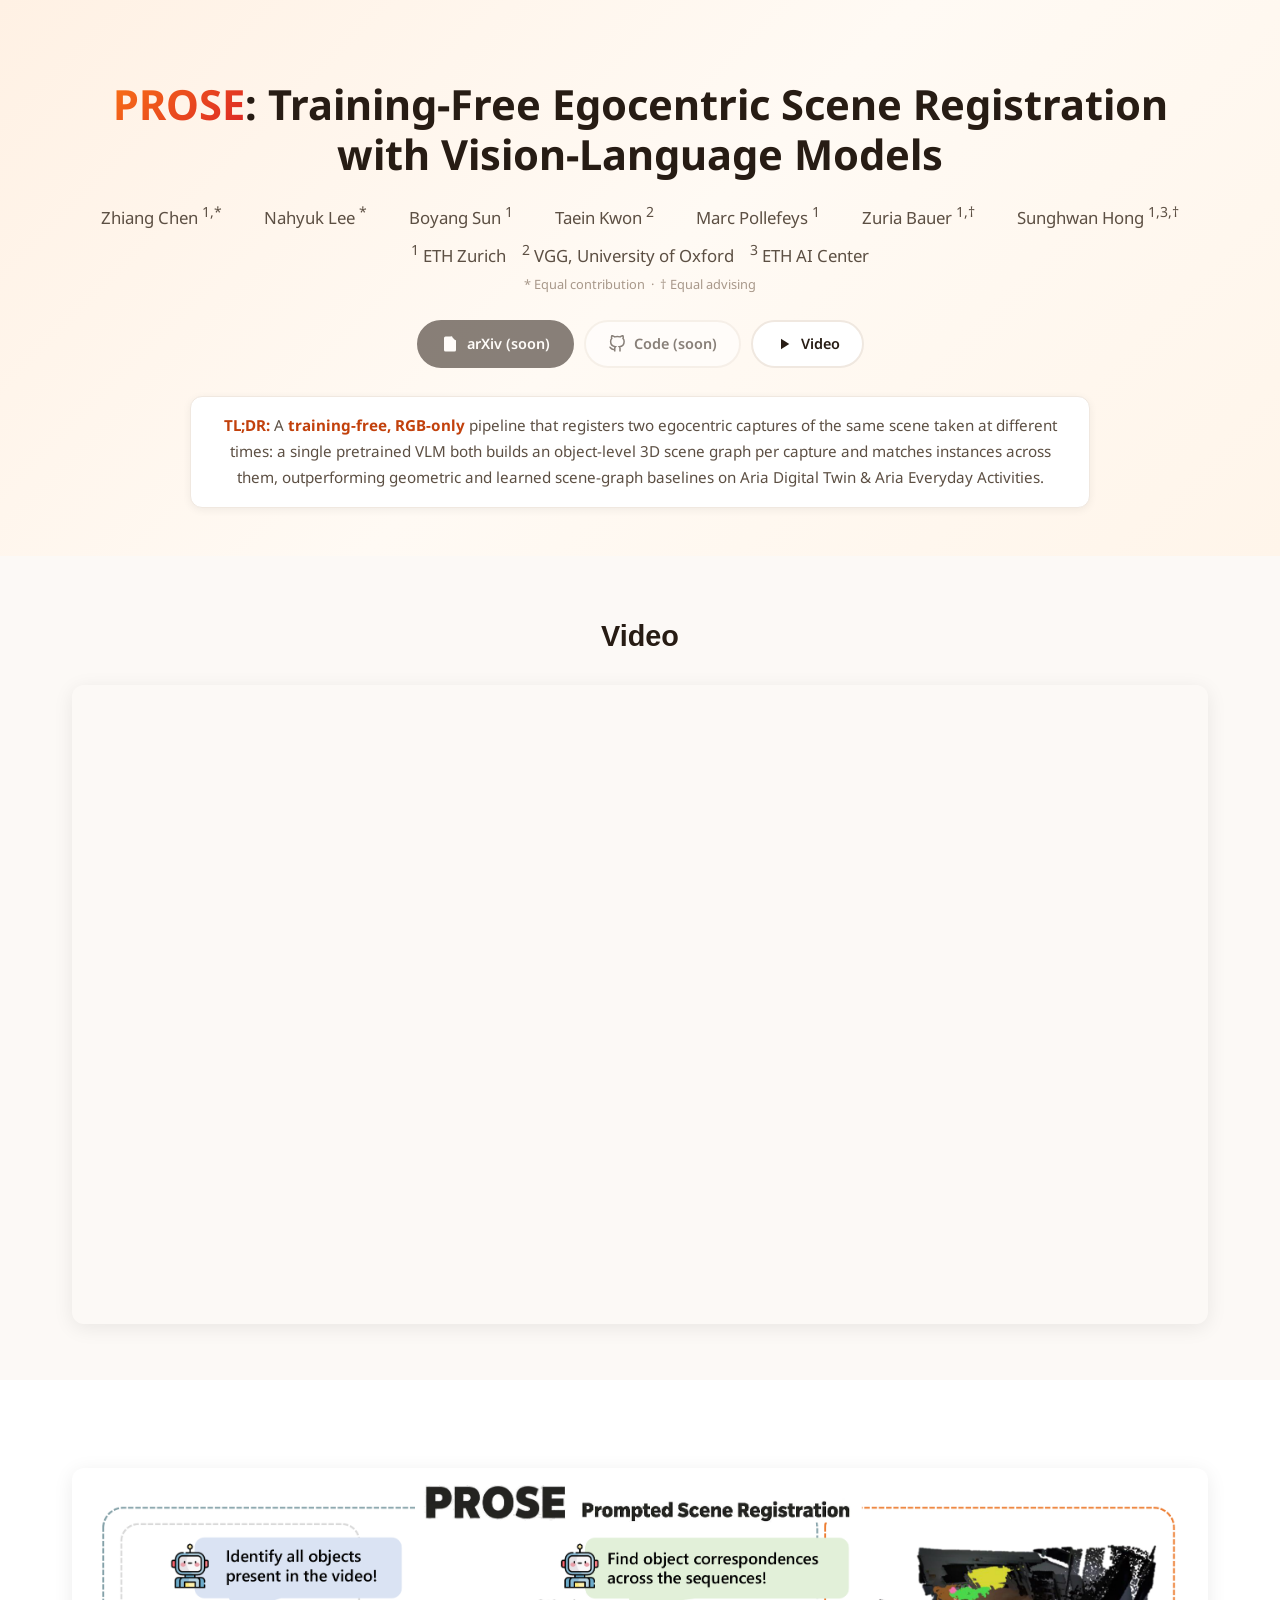
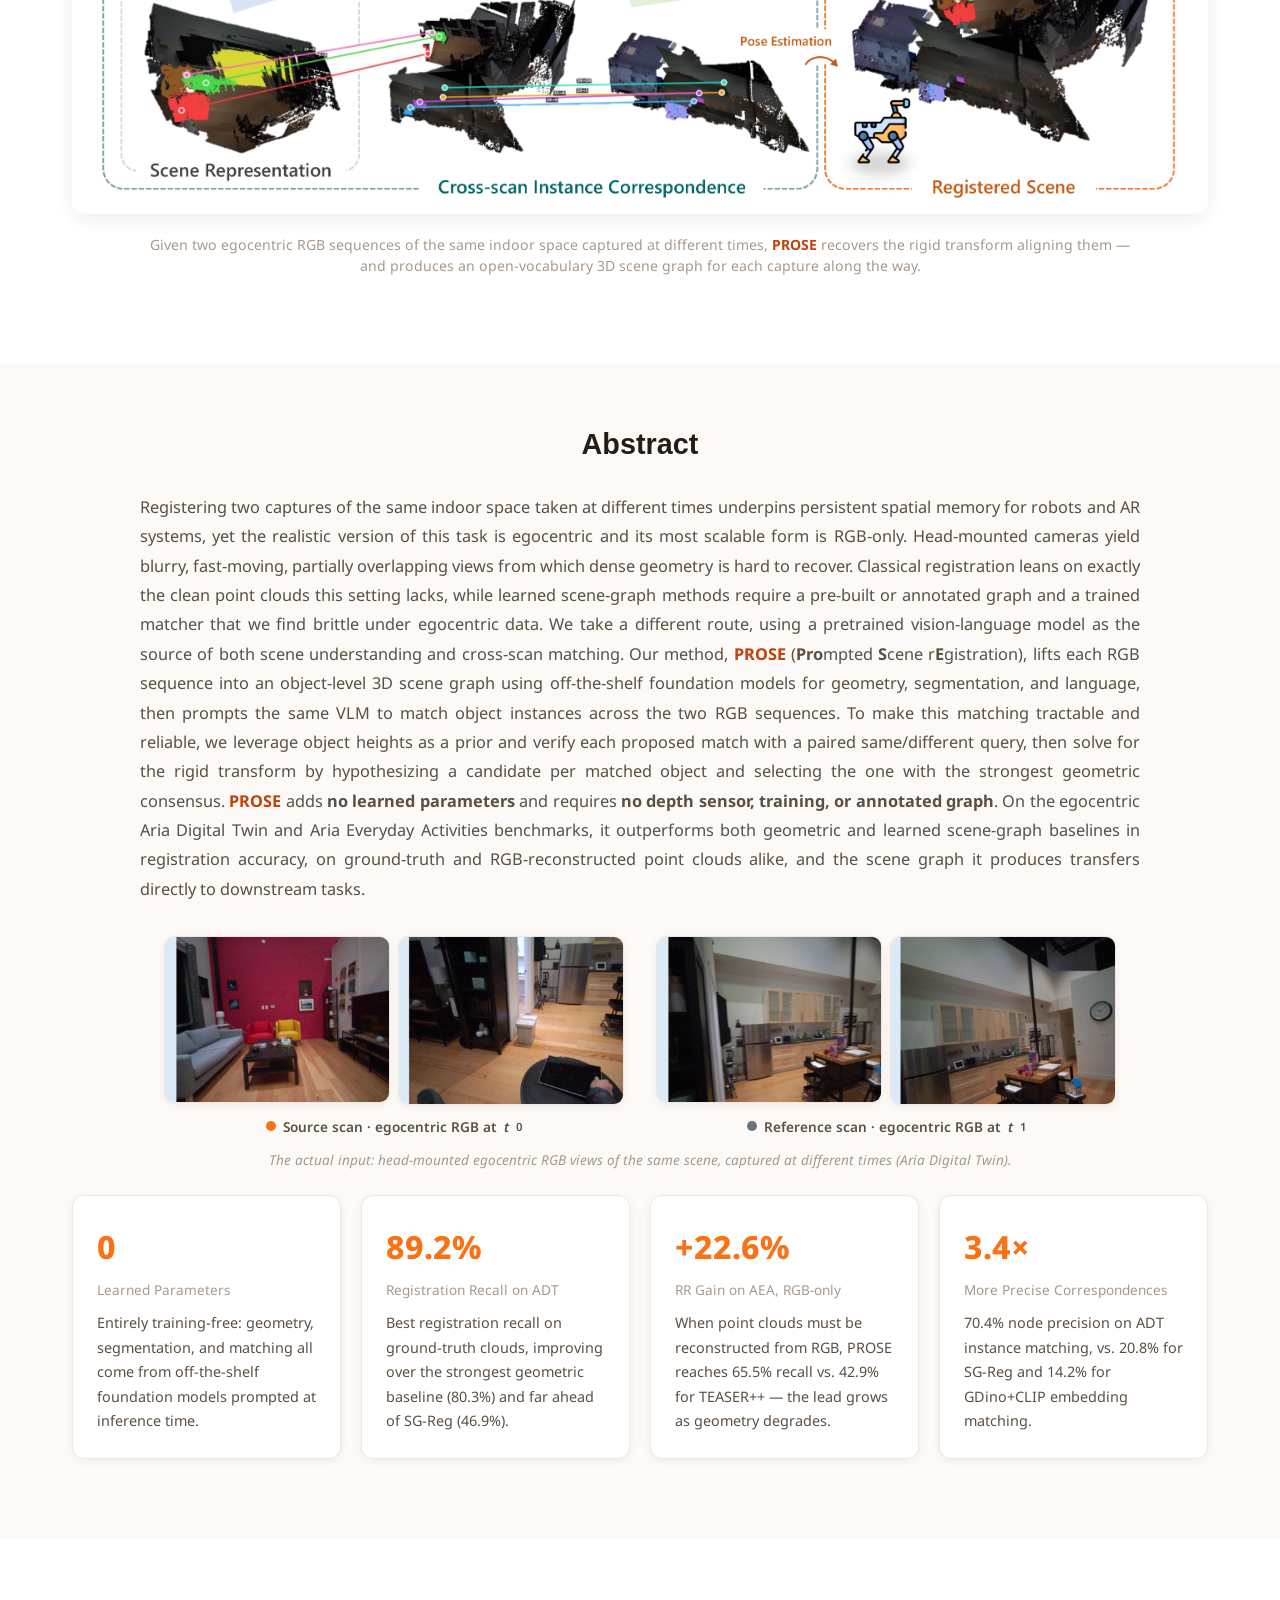
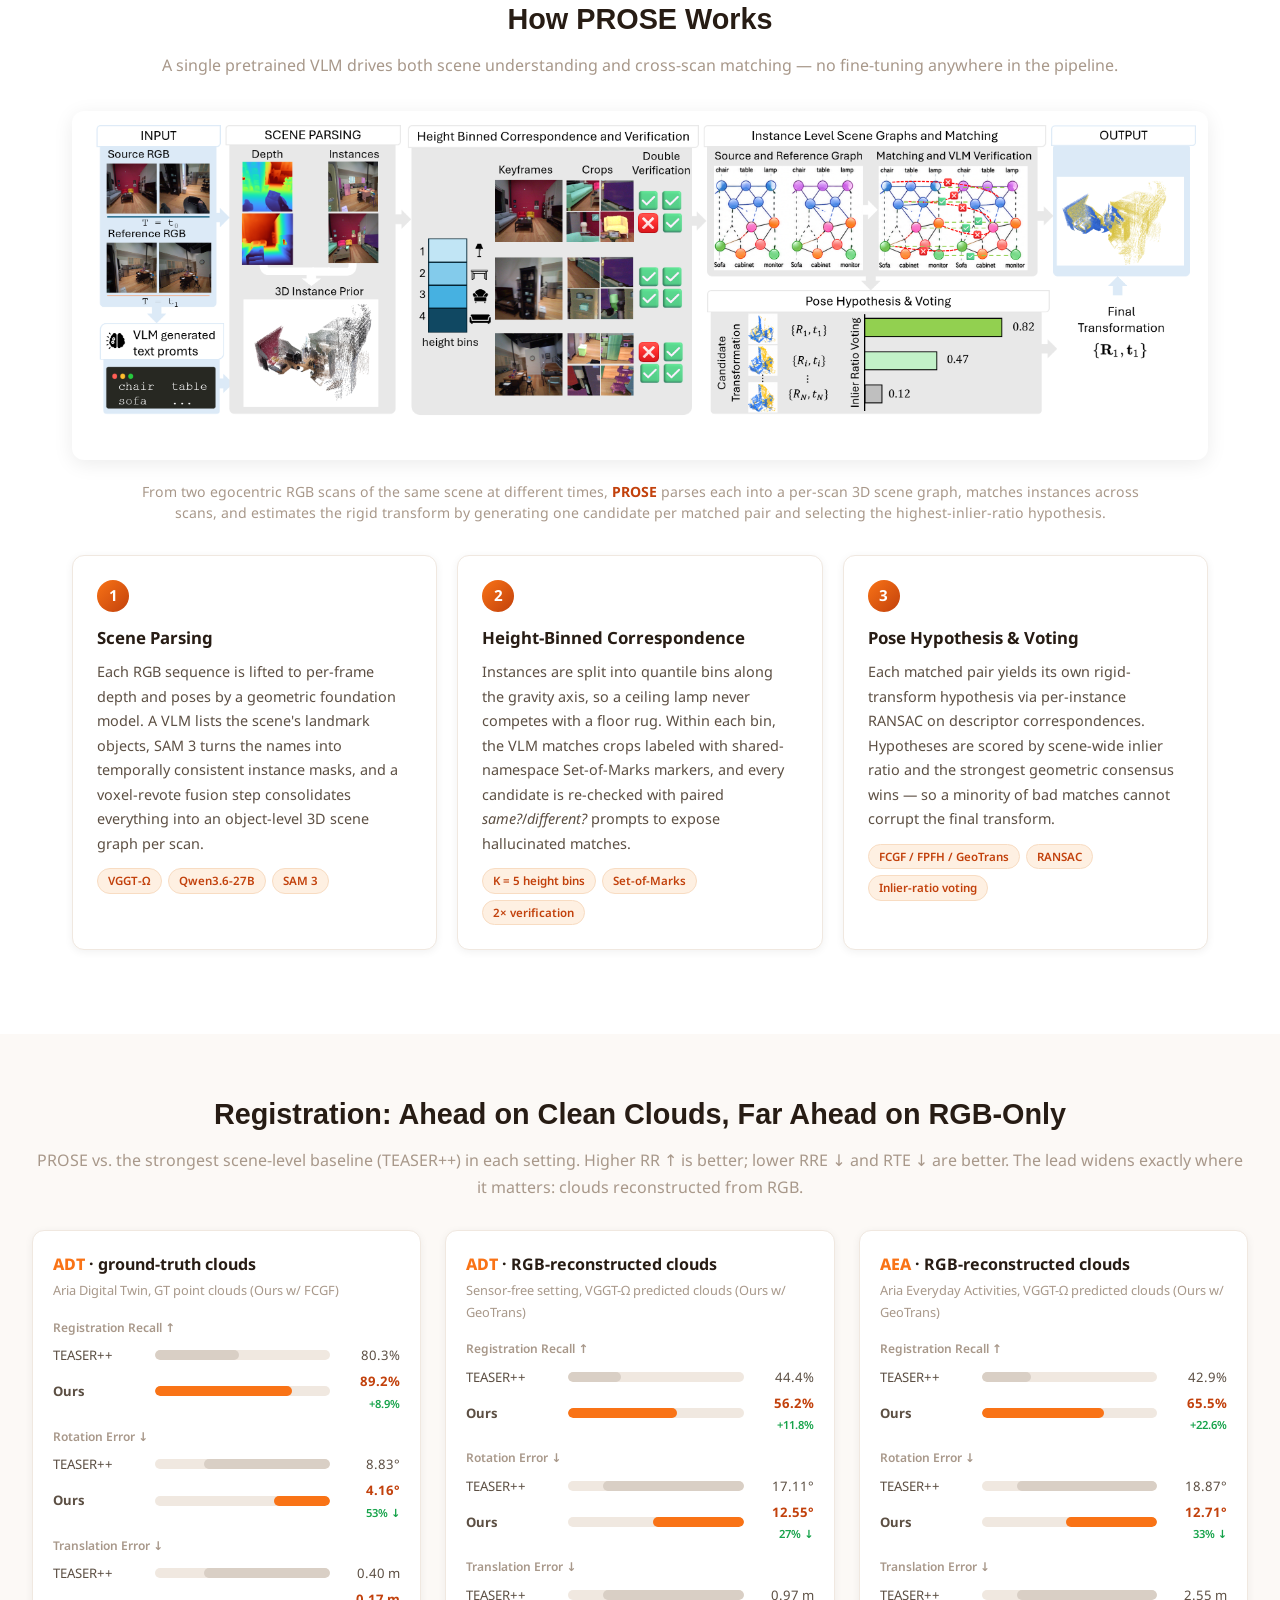
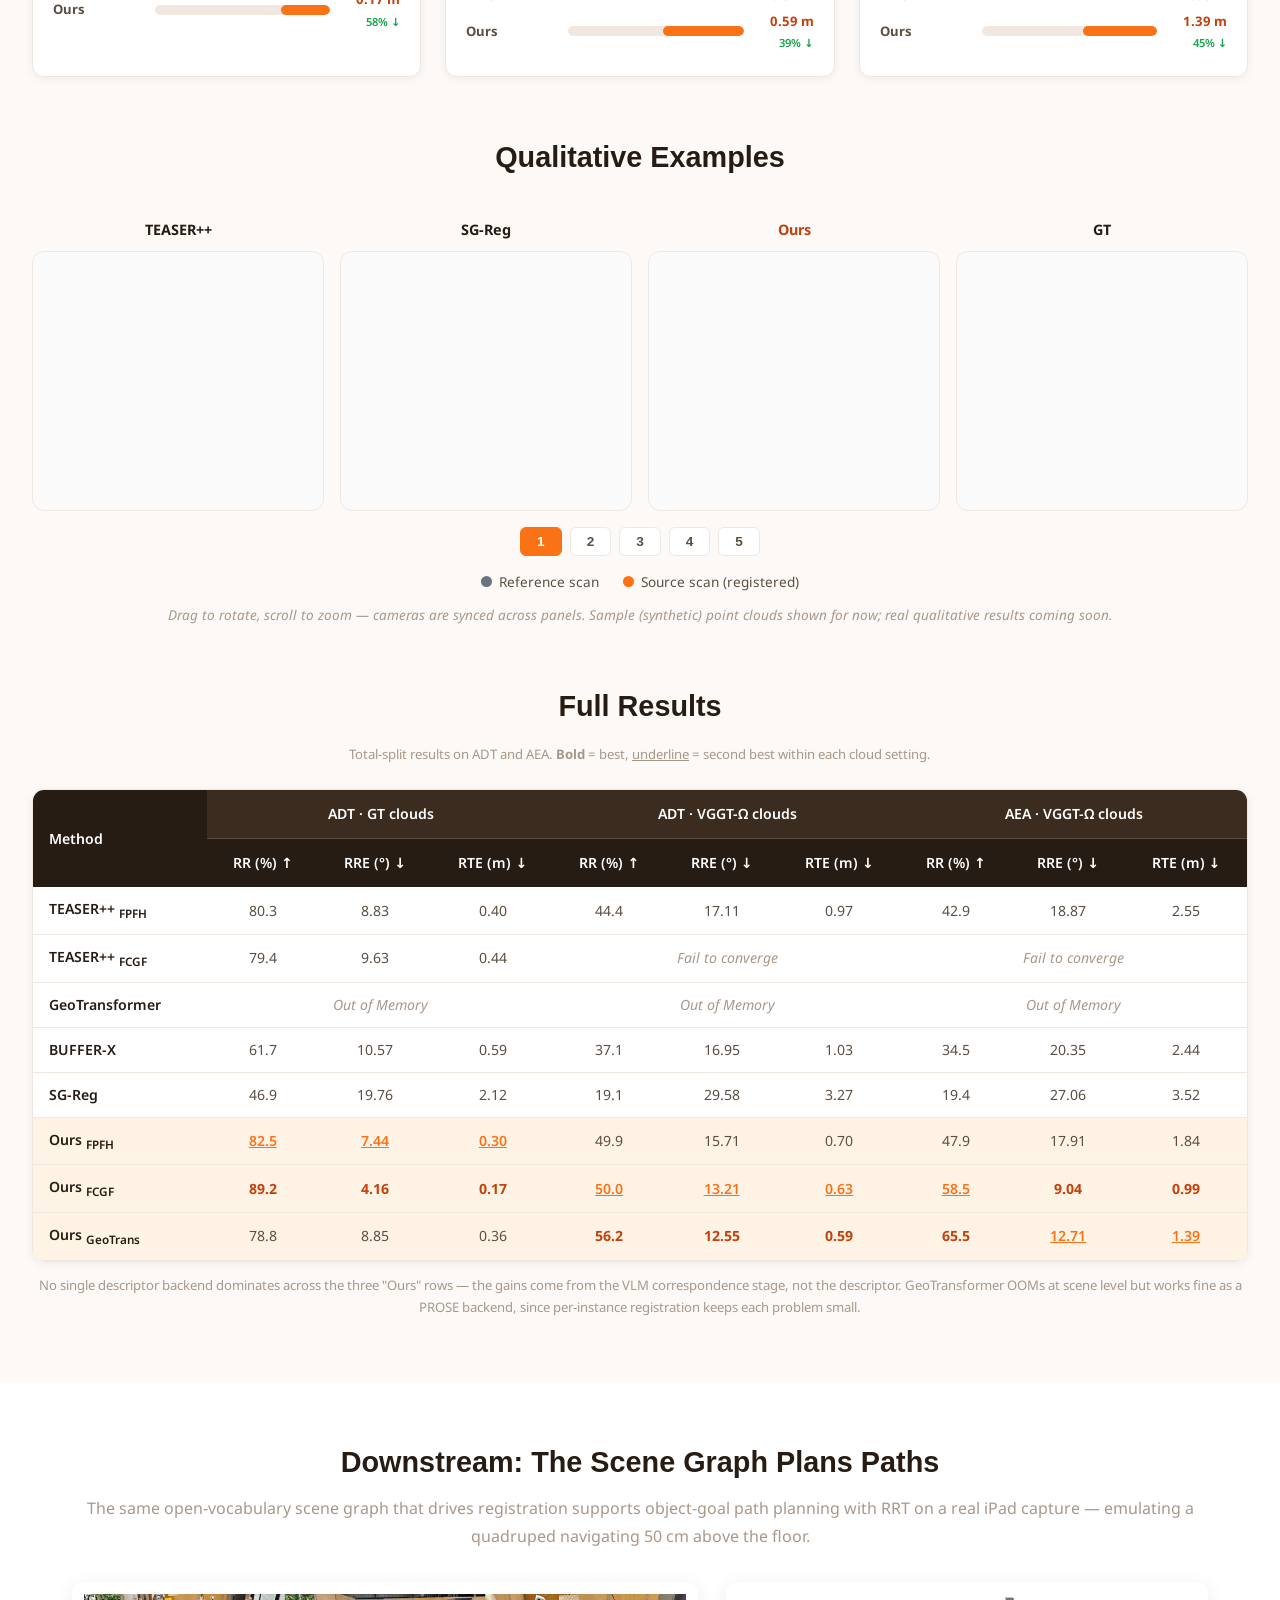
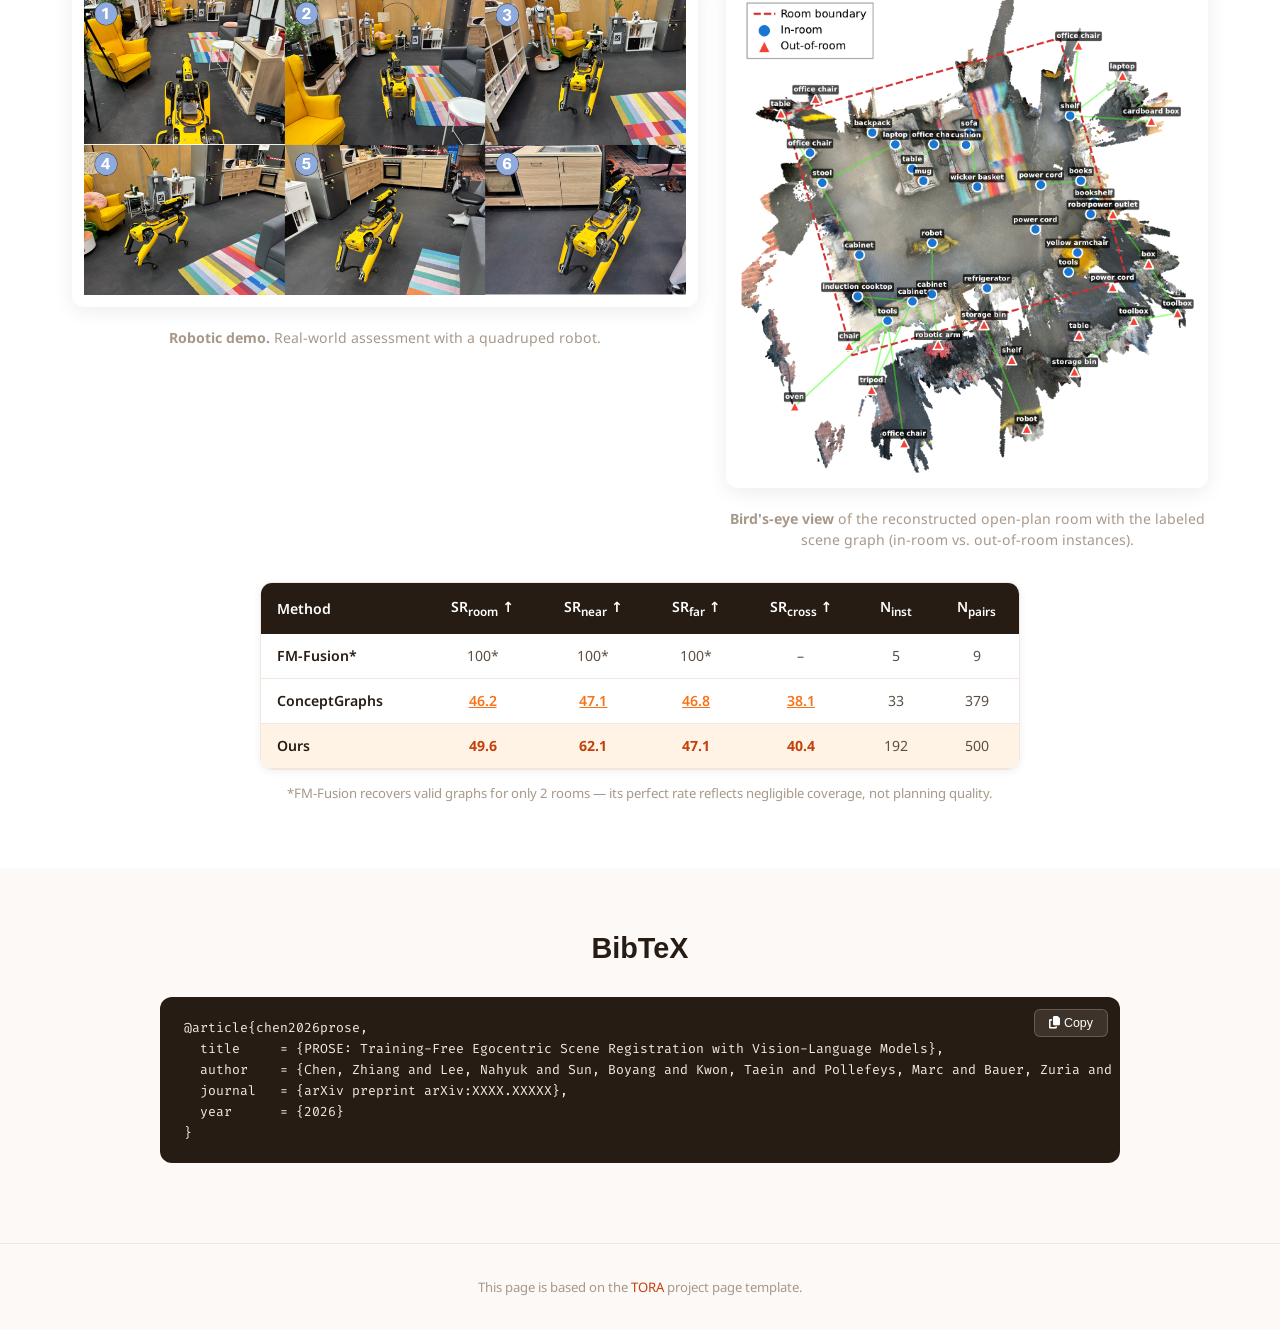
==== commit 6dfc7307: "feat: added yt video to prose" ====
--- a/prose/index.html
+++ b/prose/index.html
@@ -59,10 +59,9 @@
         <svg viewBox="0 0 24 24" fill="none" stroke="currentColor" stroke-width="2"><path d="M9 19c-5 1.5-5-2.5-7-3m14 6v-3.87a3.37 3.37 0 0 0-.94-2.61c3.14-.35 6.44-1.54 6.44-7A5.44 5.44 0 0 0 20 4.77 5.07 5.07 0 0 0 19.91 1S18.73.65 16 2.48a13.38 13.38 0 0 0-7 0C6.27.65 5.09 1 5.09 1A5.07 5.07 0 0 0 5 4.77a5.44 5.44 0 0 0-1.5 3.78c0 5.42 3.3 6.61 6.44 7A3.37 3.37 0 0 0 9 18.13V22"/></svg>
         Code (soon)
       </a>
-      <!-- TODO: replace # with a video link if available -->
-      <a href="#" class="link-btn disabled" title="Coming soon">
+      <a href="#video" class="link-btn">
         <svg viewBox="0 0 24 24" fill="currentColor"><path d="M8 5v14l11-7z"/></svg>
-        Video (soon)
+        Video
       </a>
     </div>
 
@@ -71,6 +70,22 @@
       of the same scene taken at different times: a single pretrained VLM both builds an object-level 3D scene graph
       per capture and matches instances across them, outperforming geometric and learned scene-graph baselines
       on Aria Digital Twin &amp; Aria Everyday Activities.
+    </div>
+  </div>
+</section>
+
+
+<!-- ============ VIDEO ============ -->
+<section id="video" class="content-section" style="background: var(--bg-light);">
+  <div class="container">
+    <h2 class="section-title">Video</h2>
+    <div class="video-wrapper">
+      <iframe src="https://www.youtube.com/embed/Hf1oWjFr45M"
+        title="PROSE: Training-Free Egocentric Scene Registration with Vision-Language Models"
+        frameborder="0"
+        allow="accelerometer; autoplay; clipboard-write; encrypted-media; gyroscope; picture-in-picture; web-share"
+        allowfullscreen>
+      </iframe>
     </div>
   </div>
 </section>
--- a/prose/css/style.css
+++ b/prose/css/style.css
@@ -280,6 +280,23 @@
 }
 
 /* Figures */
+.video-wrapper {
+  position: relative;
+  padding-bottom: 56.25%;
+  margin: 0 auto;
+  border-radius: var(--radius);
+  overflow: hidden;
+  box-shadow: var(--shadow-md);
+}
+
+.video-wrapper iframe {
+  position: absolute;
+  top: 0;
+  left: 0;
+  width: 100%;
+  height: 100%;
+}
+
 .method-figure {
   margin: 32px auto;
   max-width: 100%;
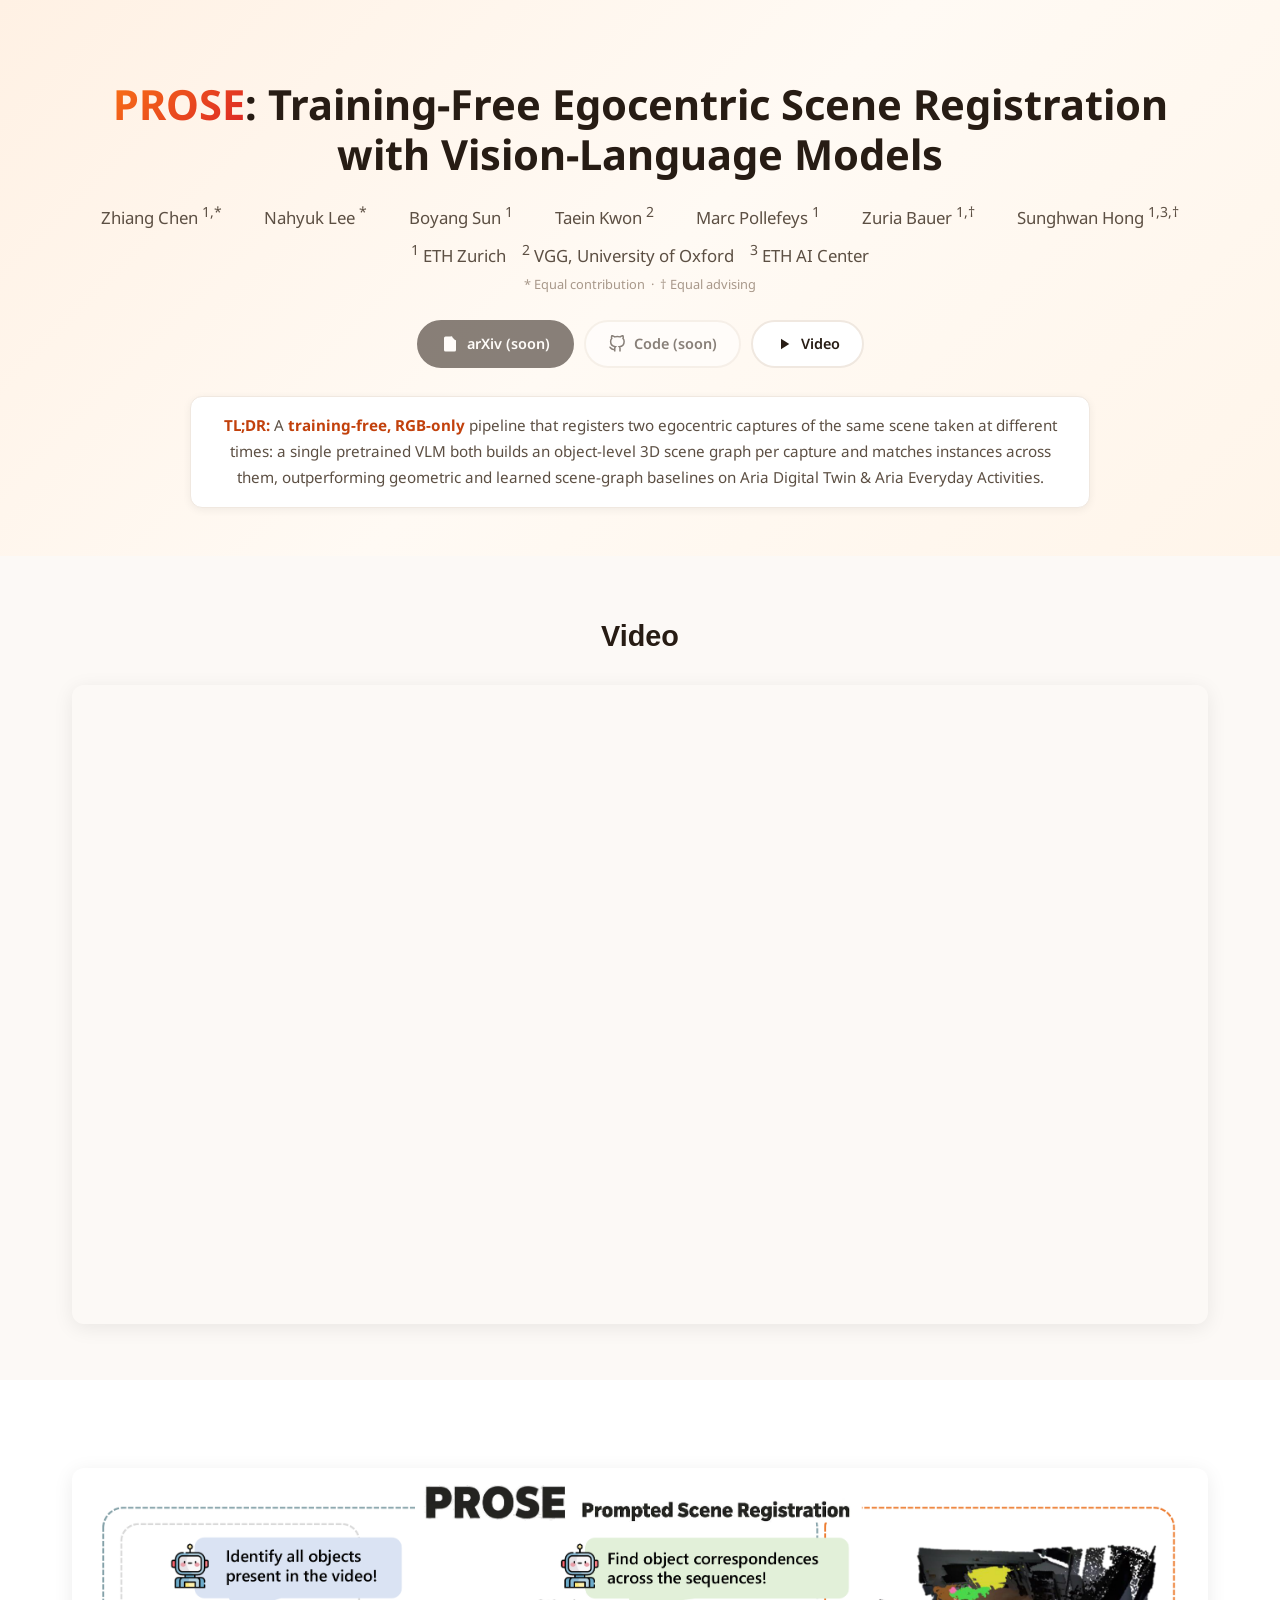
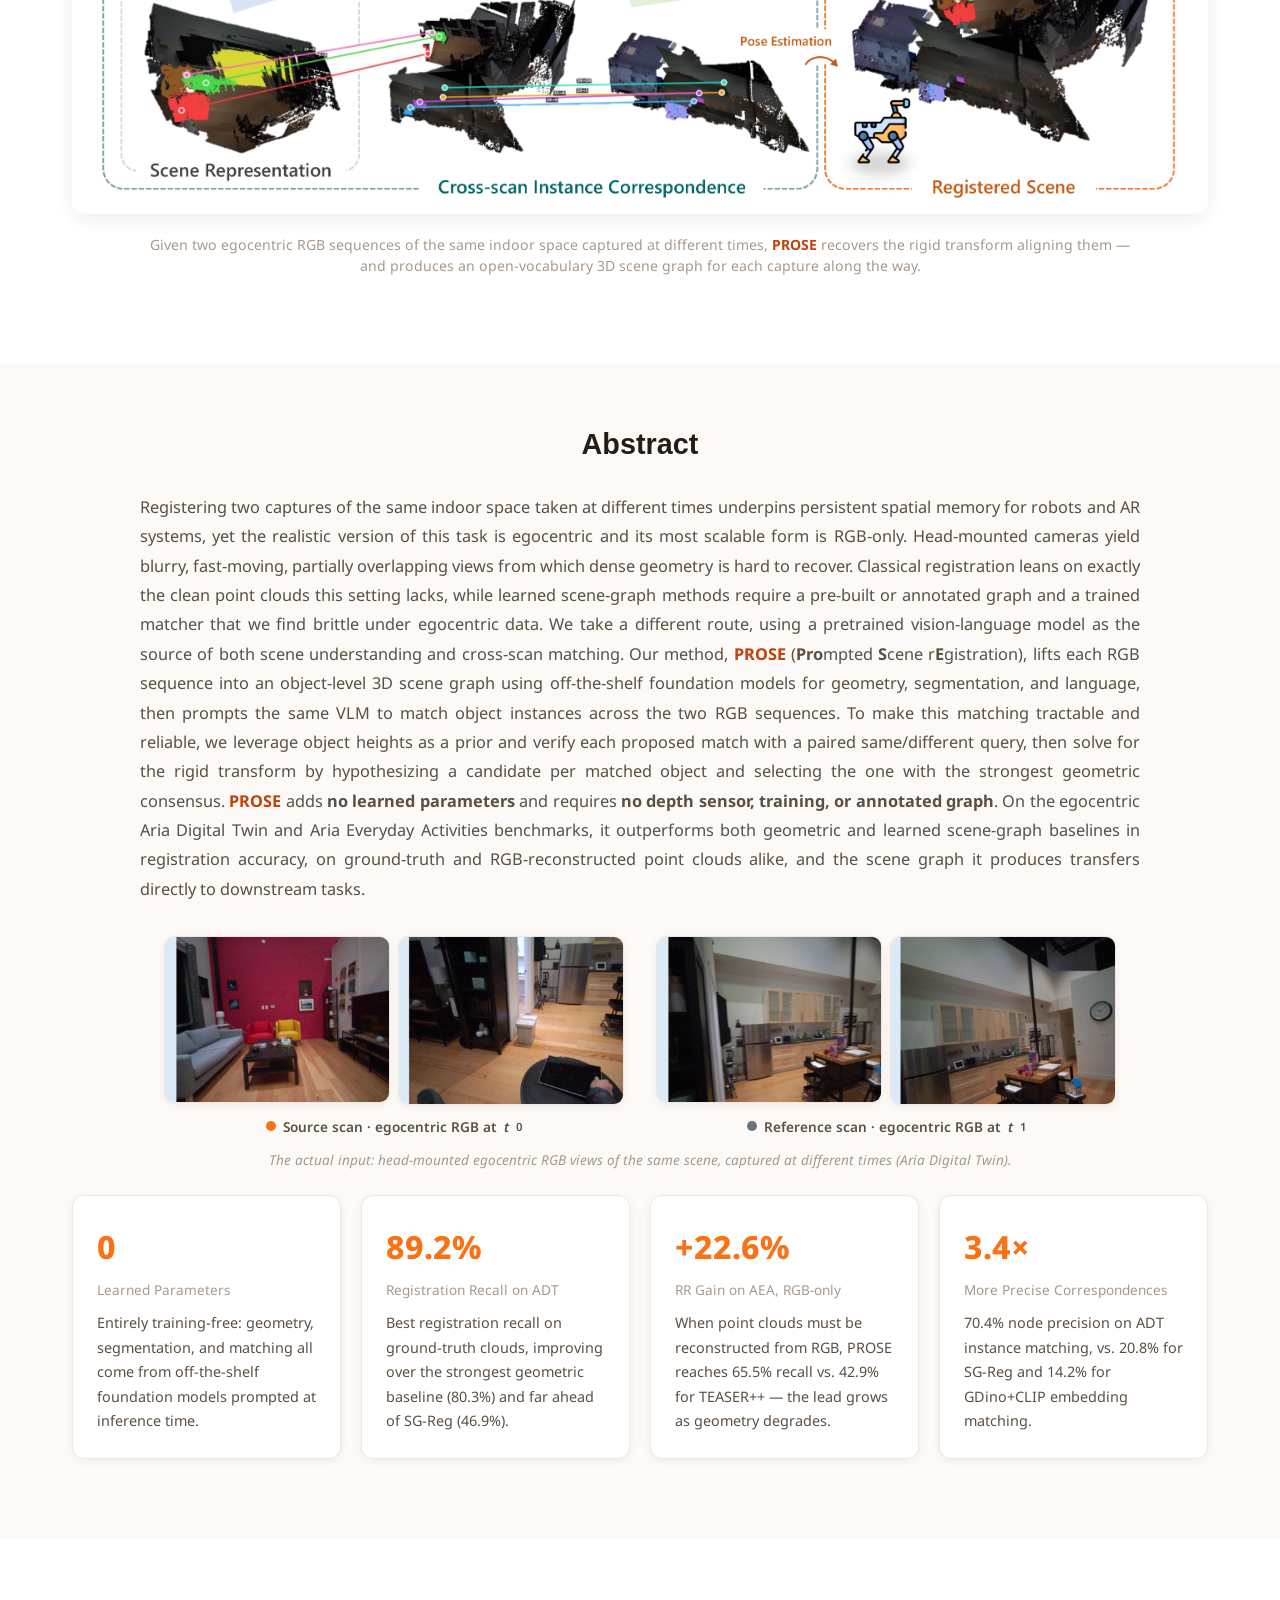
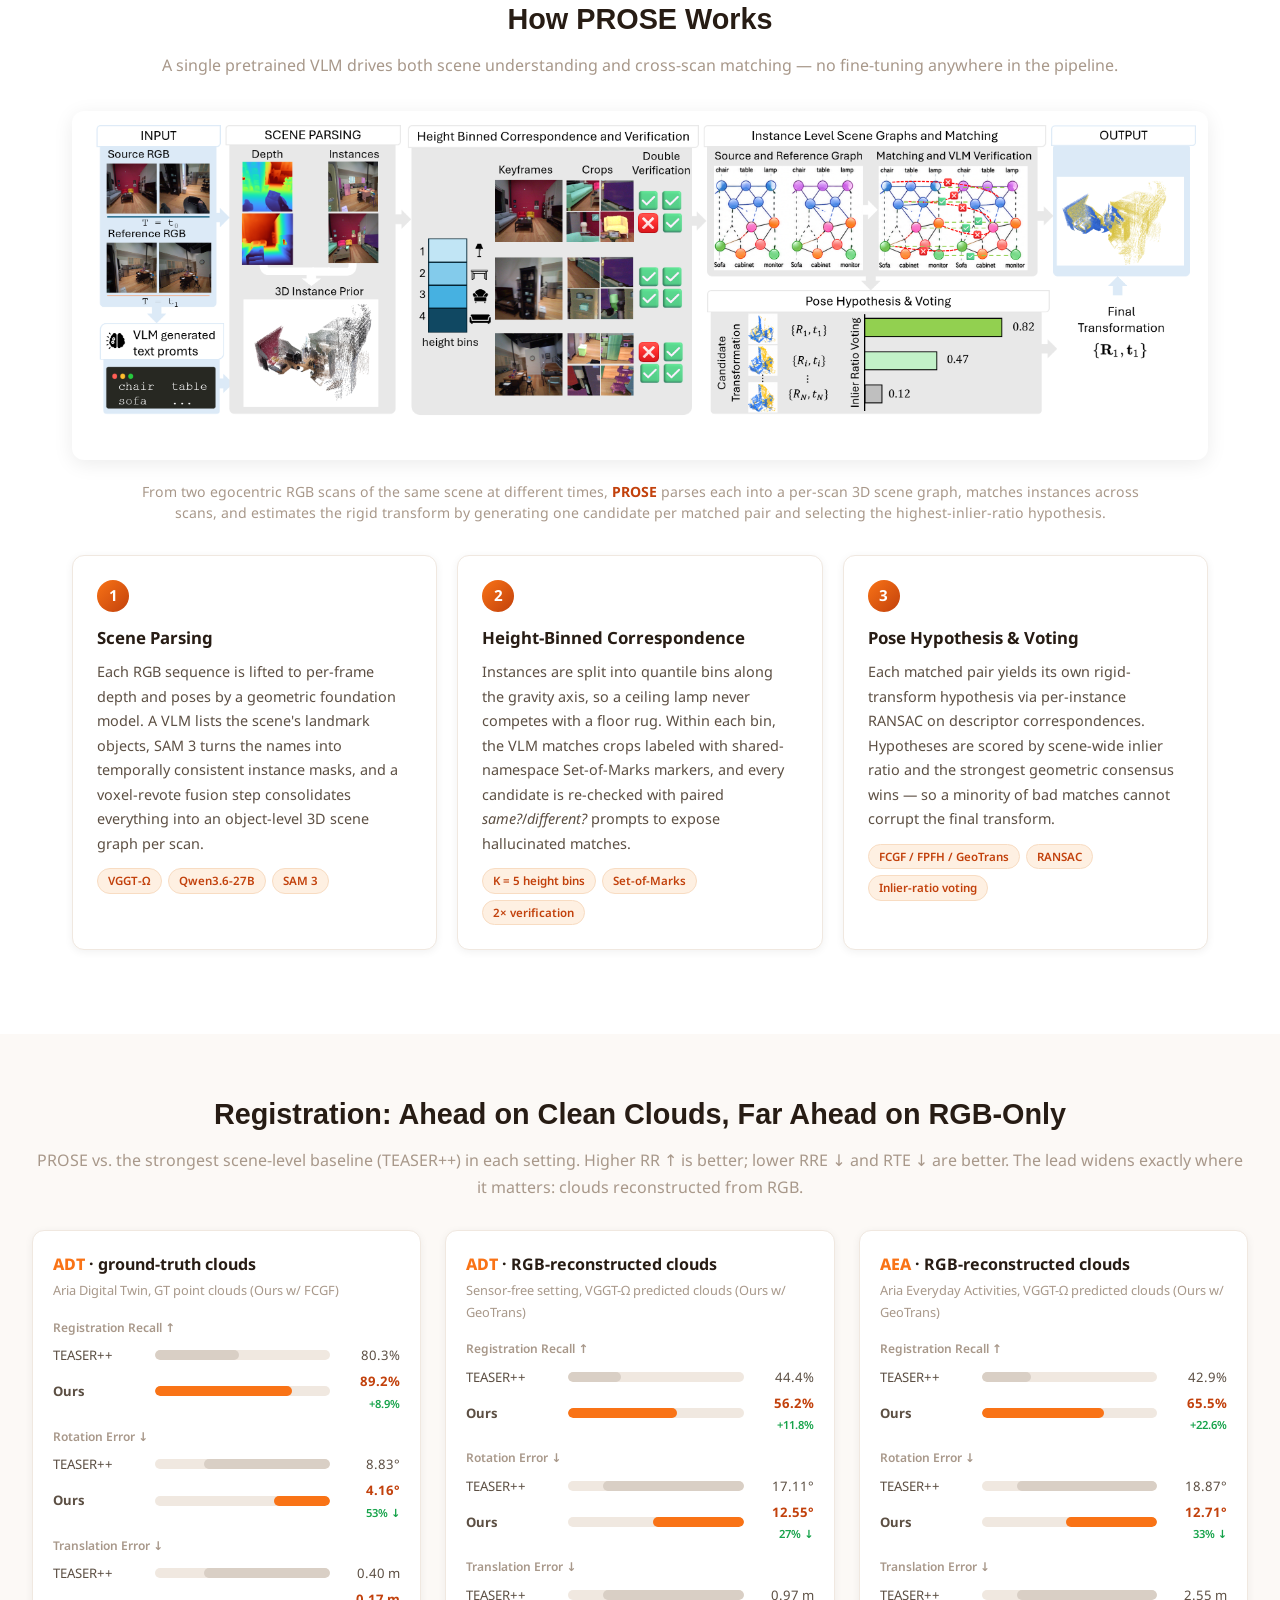
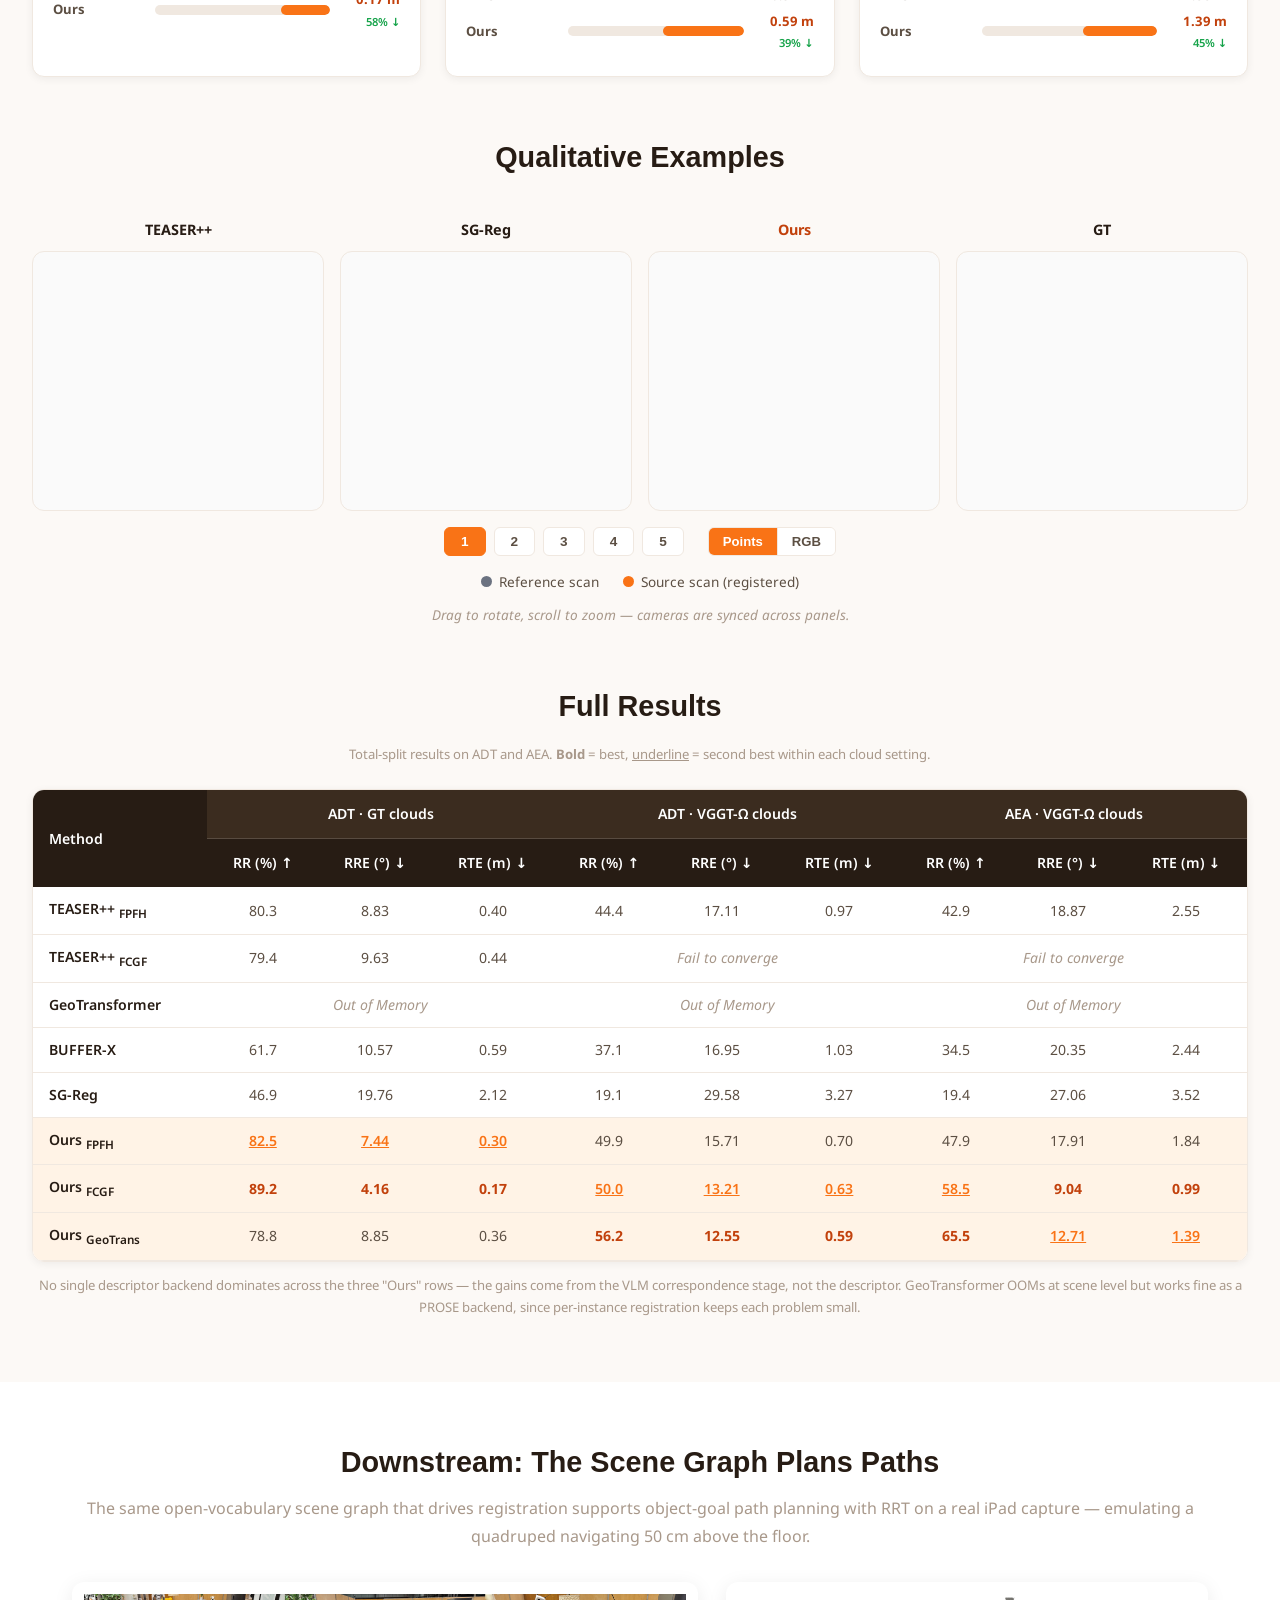
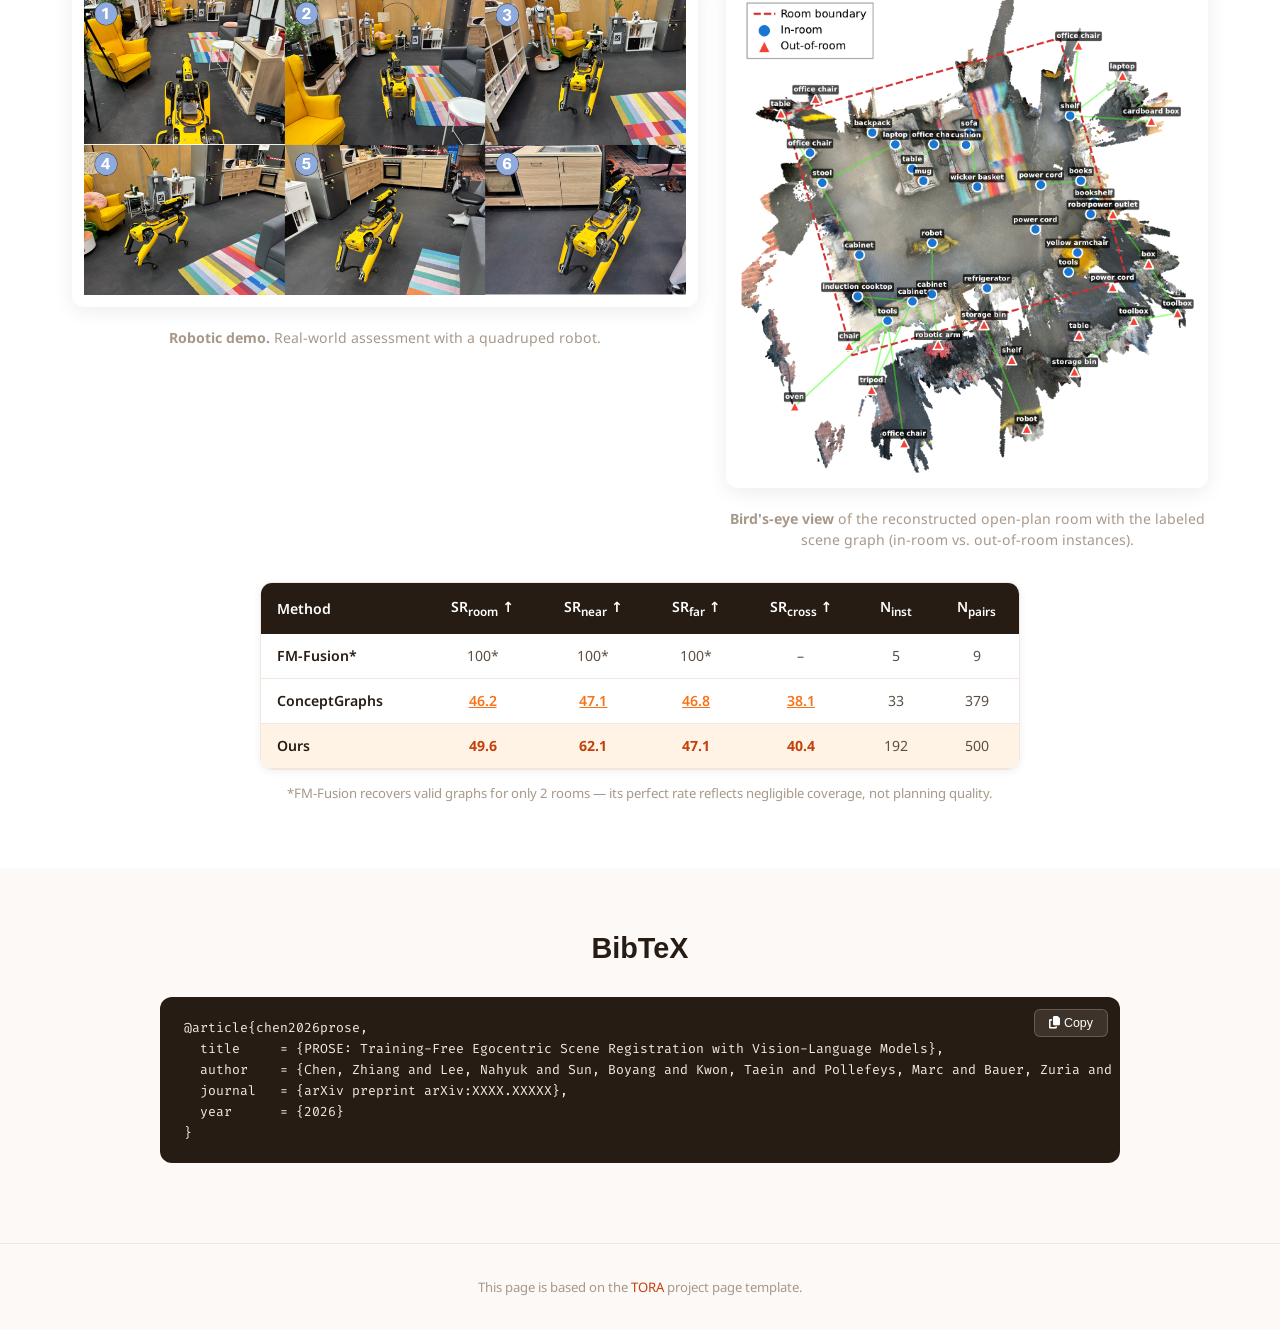
==== commit 269bc767: "feat: pointclouds, viewer stop rotation, rgb" ====
--- a/prose/index.html
+++ b/prose/index.html
@@ -427,19 +427,24 @@
           <div class="comparison-viewer" id="comp-reg-gt"></div>
         </div>
       </div>
-      <div class="sample-buttons" id="registration-sample-buttons">
-        <button type="button" class="sample-btn active" data-sample="0">1</button>
-        <button type="button" class="sample-btn" data-sample="1">2</button>
-        <button type="button" class="sample-btn" data-sample="2">3</button>
-        <button type="button" class="sample-btn" data-sample="3">4</button>
-        <button type="button" class="sample-btn" data-sample="4">5</button>
-      </div>
-      <div class="cloud-legend">
+      <div class="viewer-controls">
+        <div class="sample-buttons" id="registration-sample-buttons">
+          <button type="button" class="sample-btn active" data-sample="0">1</button>
+          <button type="button" class="sample-btn" data-sample="1">2</button>
+          <button type="button" class="sample-btn" data-sample="2">3</button>
+          <button type="button" class="sample-btn" data-sample="3">4</button>
+          <button type="button" class="sample-btn" data-sample="4">5</button>
+        </div>
+        <div class="view-toggle" id="view-toggle">
+          <button type="button" class="toggle-btn active" data-mode="registration">Points</button>
+          <button type="button" class="toggle-btn" data-mode="rgb">RGB</button>
+        </div>
+      </div>
+      <div class="cloud-legend" id="cloud-legend">
         <span class="legend-item"><span class="legend-dot ref"></span>Reference scan</span>
         <span class="legend-item"><span class="legend-dot src"></span>Source scan (registered)</span>
       </div>
-      <!-- TODO: replace procedurally generated sample scenes with real exported point clouds -->
-      <p class="viewer-note">Drag to rotate, scroll to zoom — cameras are synced across panels. Sample (synthetic) point clouds shown for now; real qualitative results coming soon.</p>
+      <p class="viewer-note">Drag to rotate, scroll to zoom — cameras are synced across panels.</p>
     </div>
 
     <h2 class="section-title" style="margin-top: 56px;">Full Results</h2>
@@ -611,6 +616,19 @@
         viewers.loadSample(index);
       });
     }
+
+    const viewToggleEl = document.getElementById('view-toggle');
+    const legendEl = document.getElementById('cloud-legend');
+    if (viewToggleEl) {
+      viewToggleEl.addEventListener('click', (e) => {
+        const btn = e.target.closest('.toggle-btn');
+        if (!btn) return;
+        const mode = btn.getAttribute('data-mode');
+        viewToggleEl.querySelectorAll('.toggle-btn').forEach(b => b.classList.toggle('active', b === btn));
+        viewers.setMode(mode);
+        legendEl.style.display = mode === 'rgb' ? 'none' : '';
+      });
+    }
   });
 </script>
 
--- a/prose/css/style.css
+++ b/prose/css/style.css
@@ -717,12 +717,51 @@
   height: 100% !important;
 }
 
-.sample-buttons {
+.viewer-controls {
   display: flex;
   justify-content: center;
-  gap: 8px;
+  align-items: center;
+  gap: 24px;
   margin-top: 16px;
   flex-wrap: wrap;
+}
+
+.sample-buttons {
+  display: flex;
+  gap: 8px;
+  flex-wrap: wrap;
+}
+
+.view-toggle {
+  display: flex;
+  gap: 0;
+  border: 1px solid var(--border);
+  border-radius: 6px;
+  overflow: hidden;
+}
+
+.toggle-btn {
+  padding: 6px 14px;
+  border: none;
+  background: var(--bg-white);
+  color: var(--text-body);
+  font-size: 0.82rem;
+  font-weight: 600;
+  cursor: pointer;
+  transition: all 0.2s;
+}
+
+.toggle-btn:not(:last-child) {
+  border-right: 1px solid var(--border);
+}
+
+.toggle-btn:hover {
+  color: var(--primary);
+}
+
+.toggle-btn.active {
+  background: var(--primary);
+  color: #fff;
 }
 
 .sample-btn {
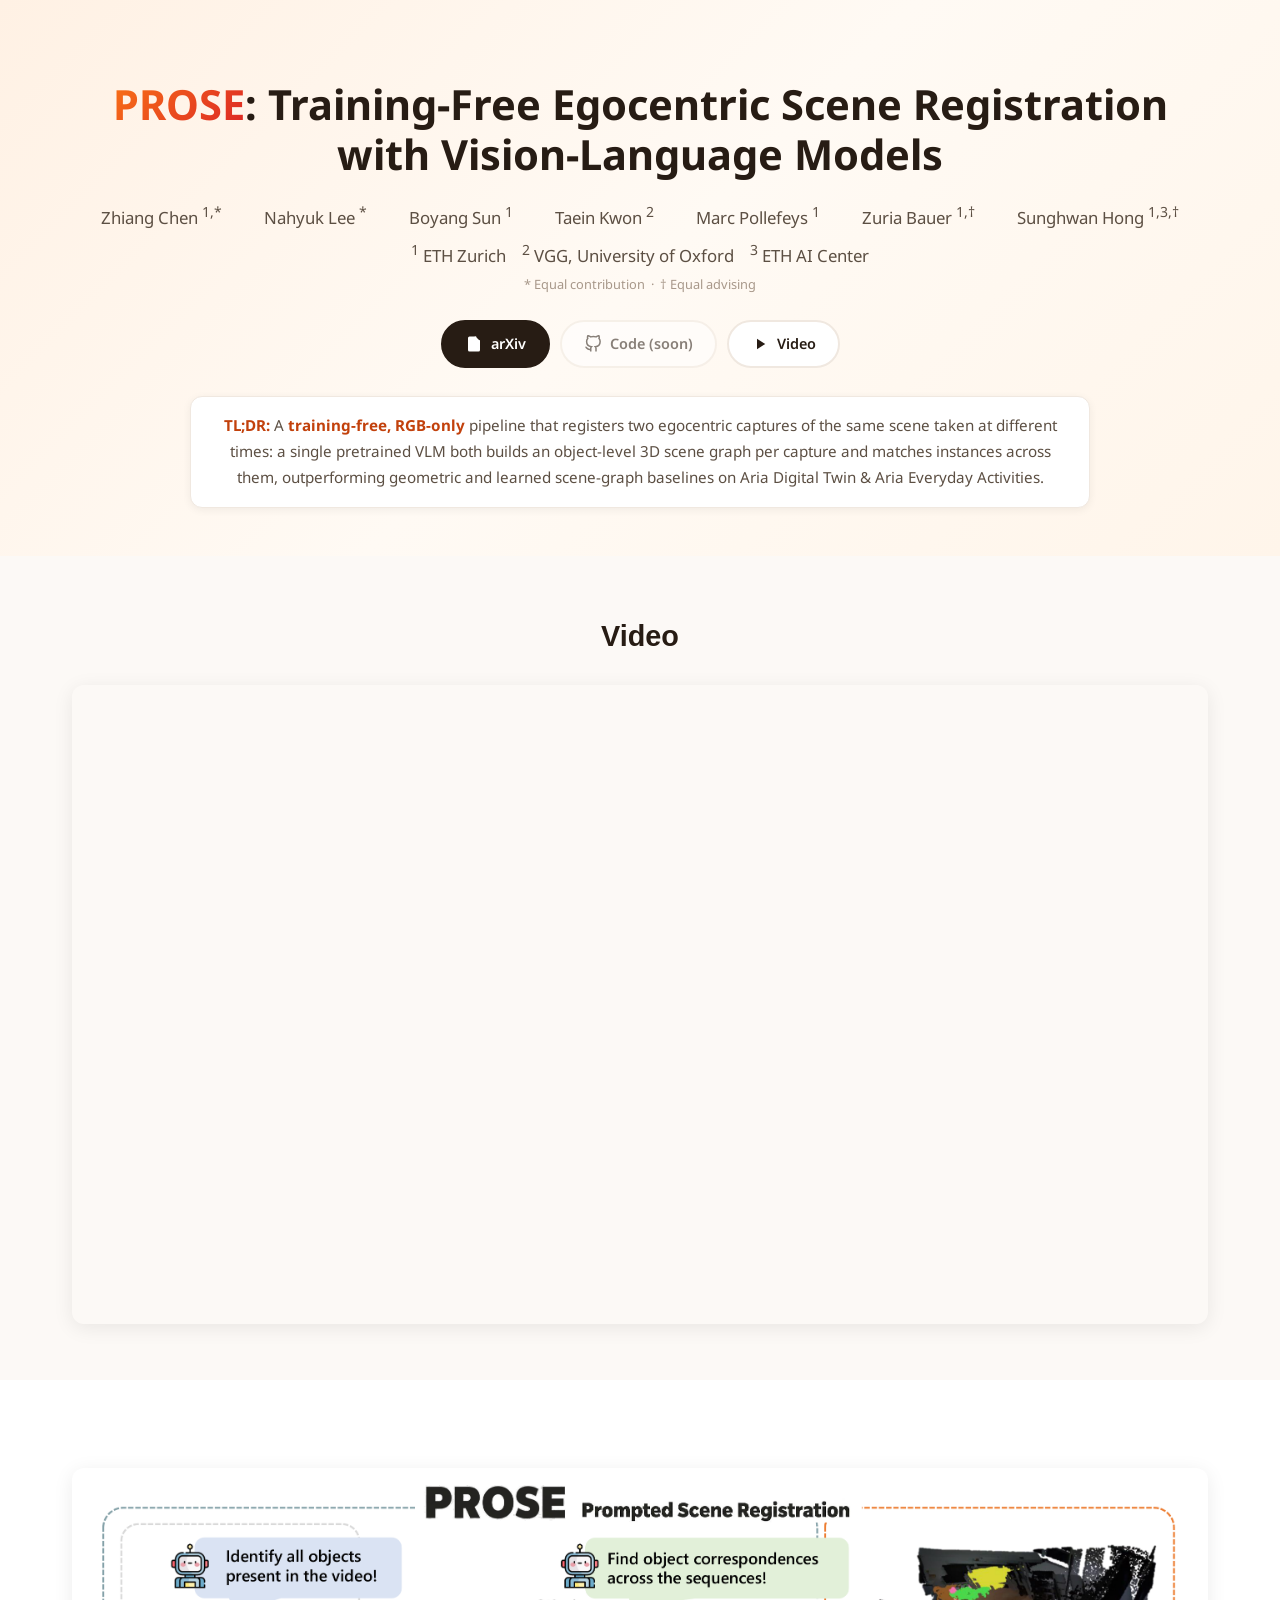
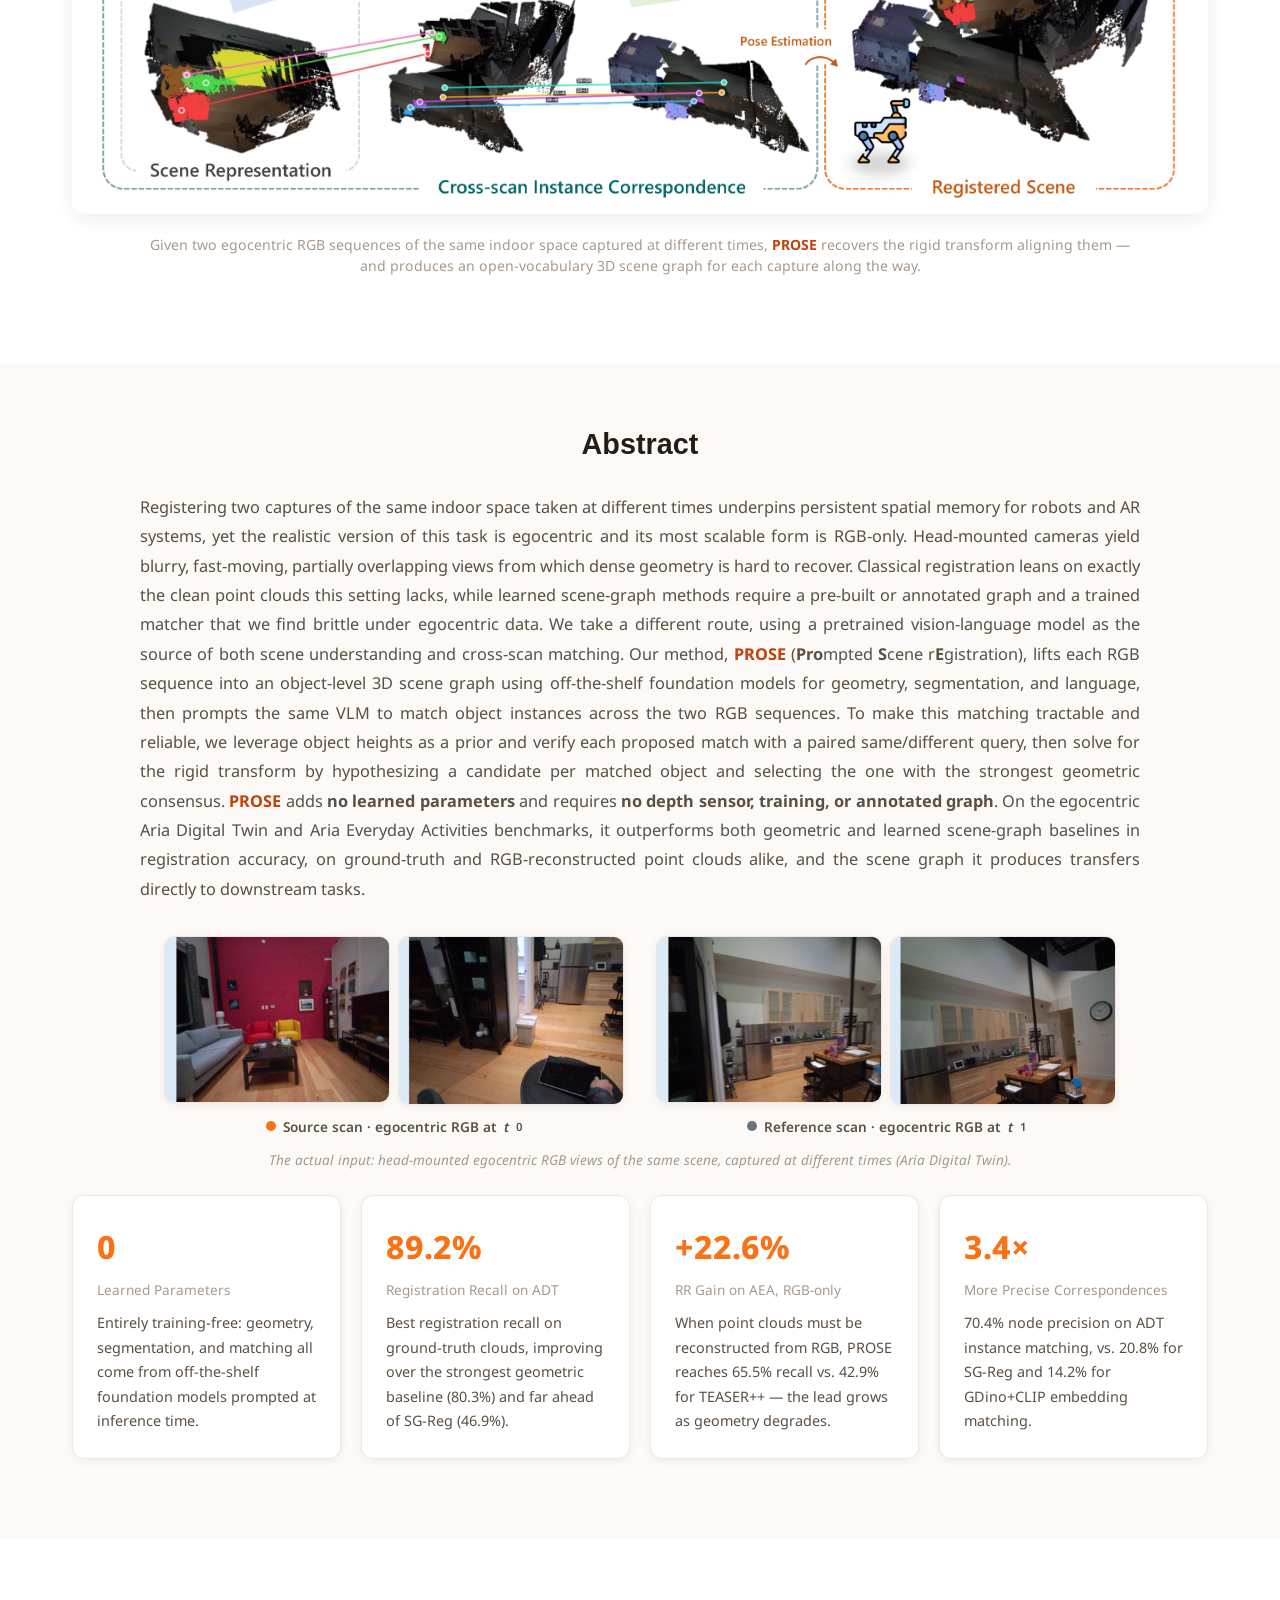
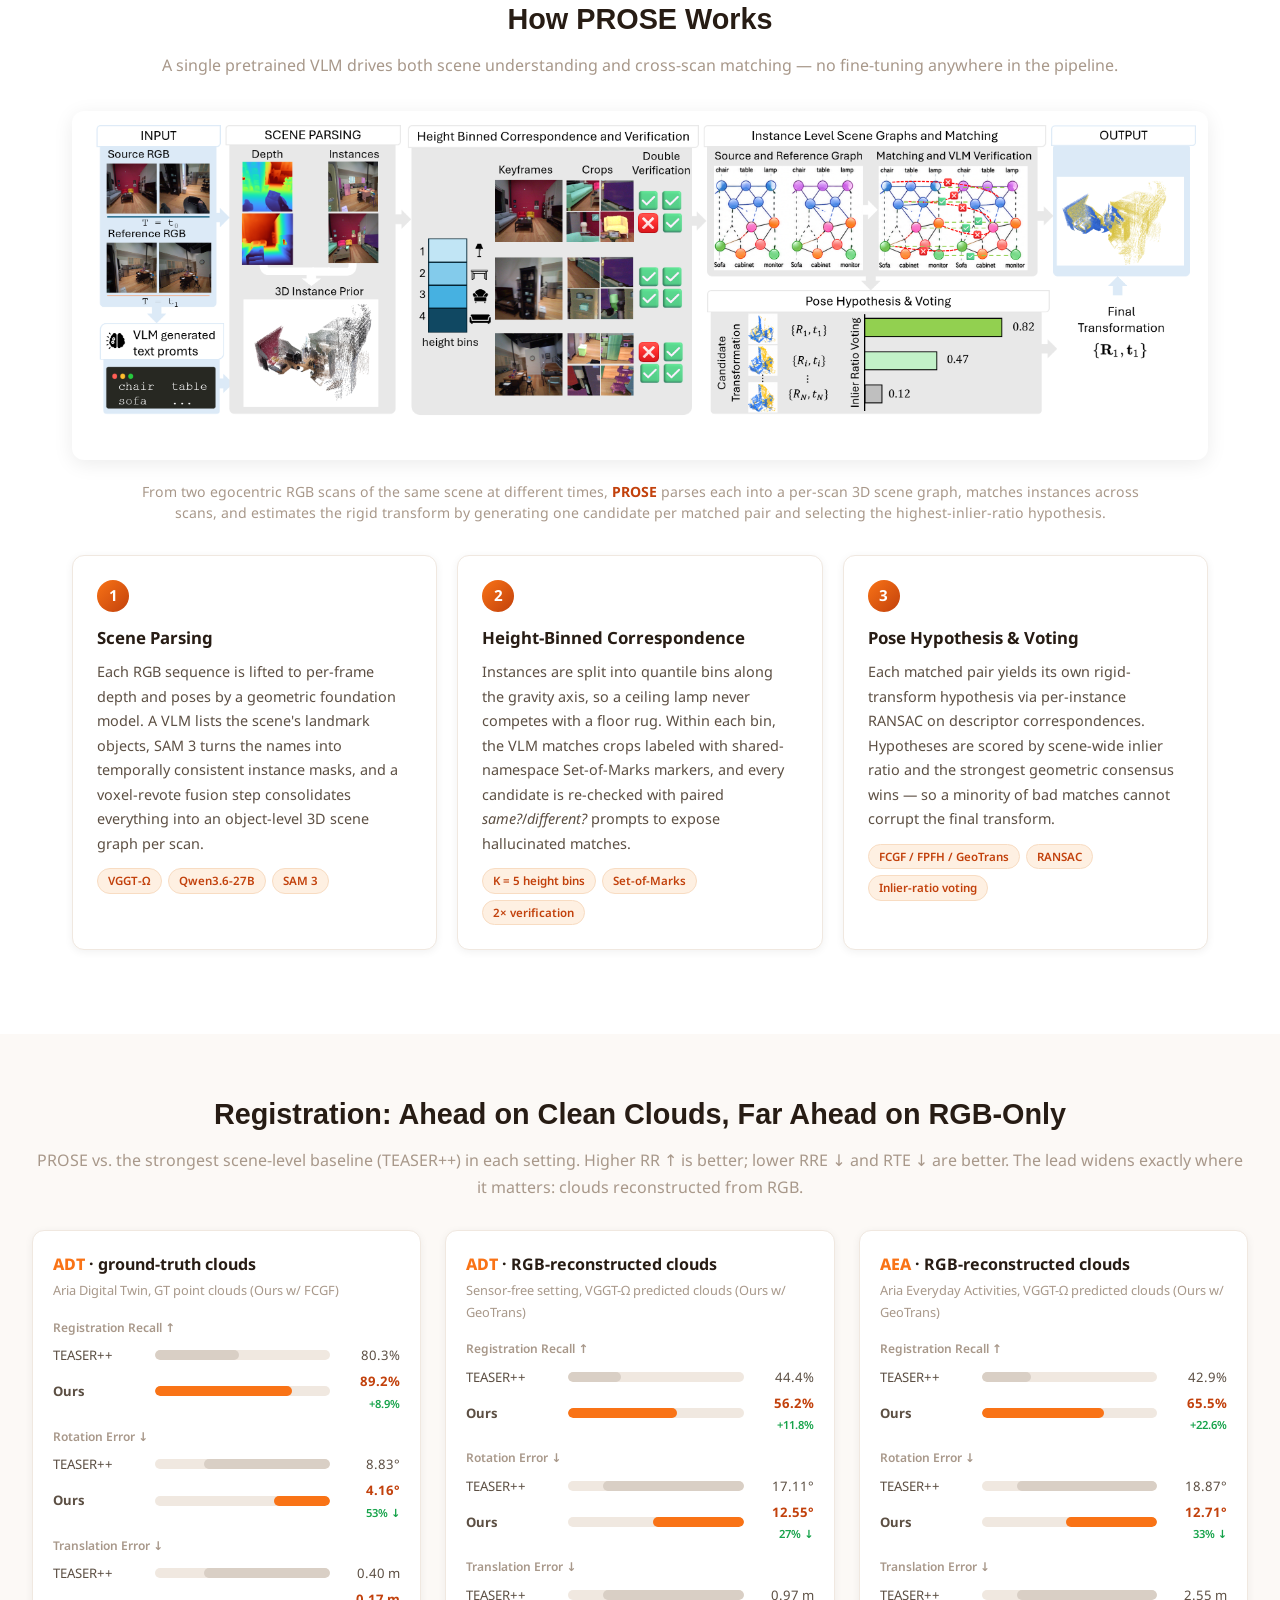
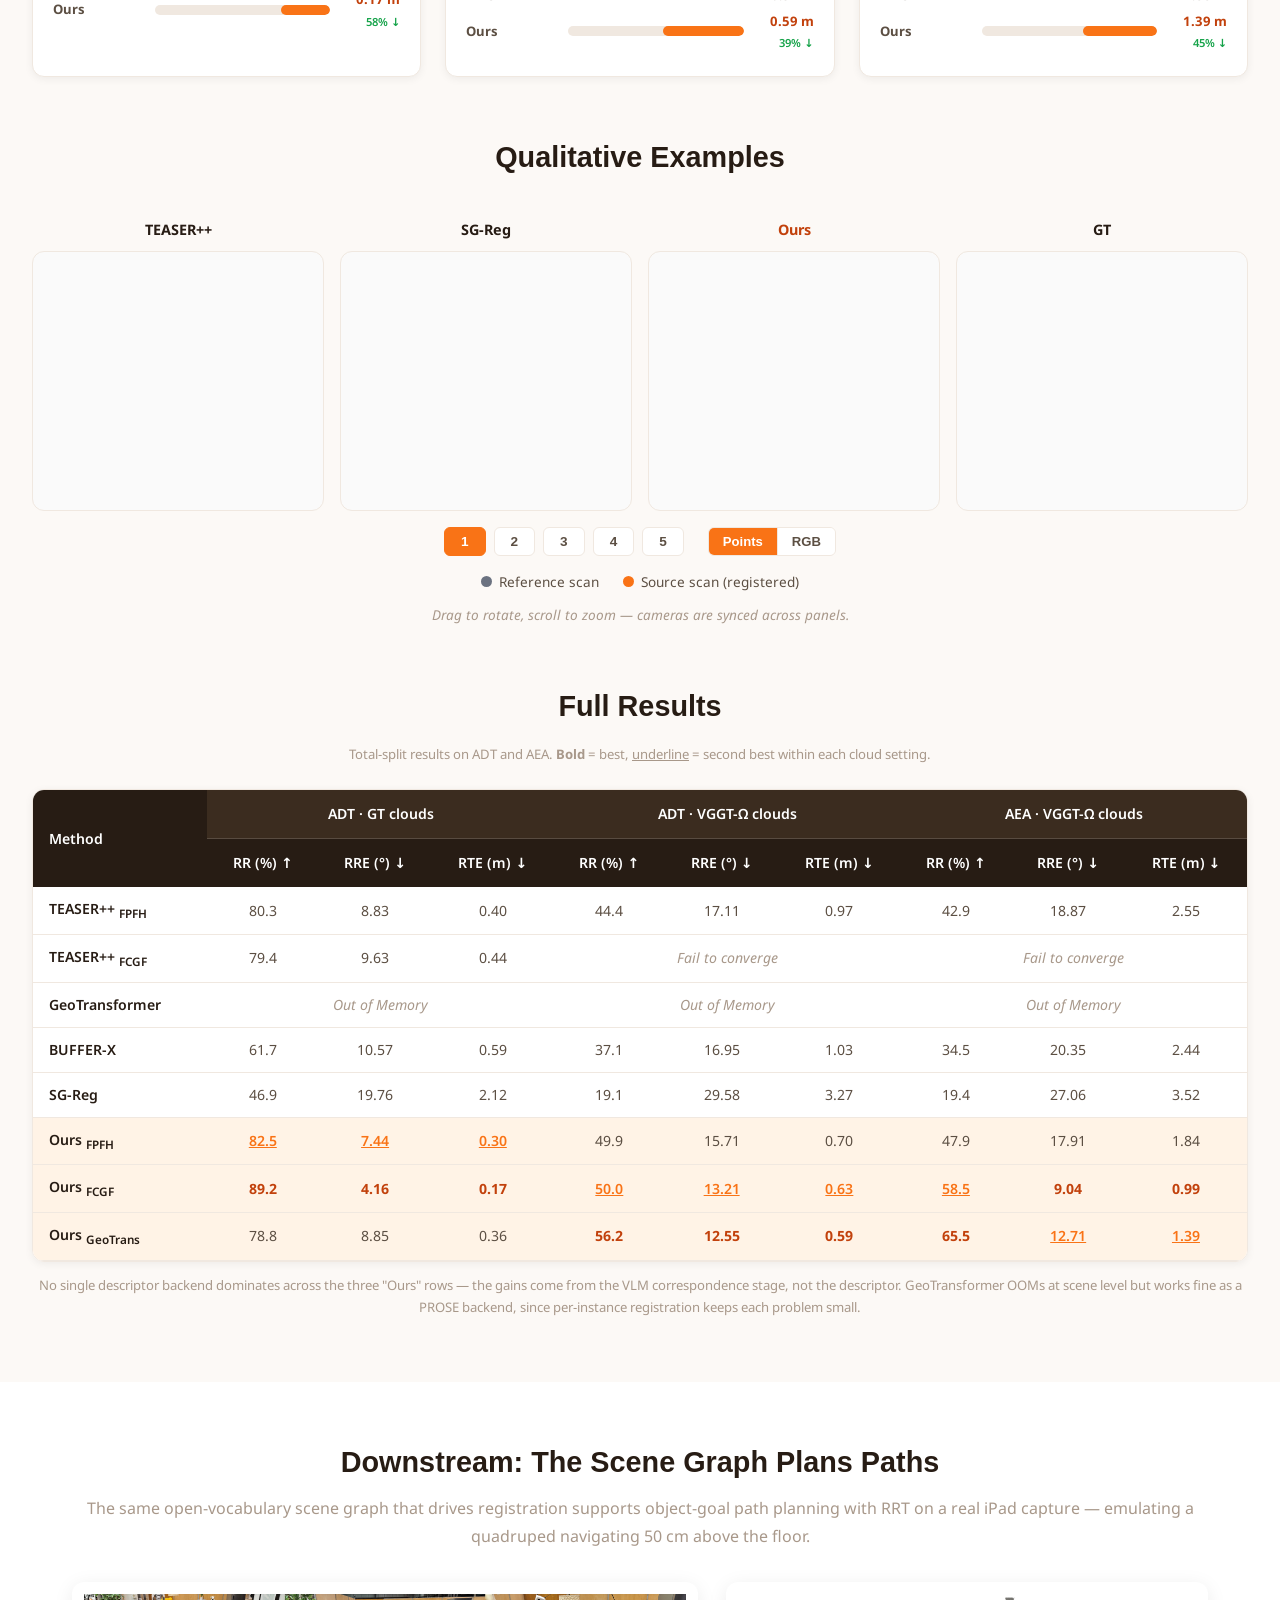
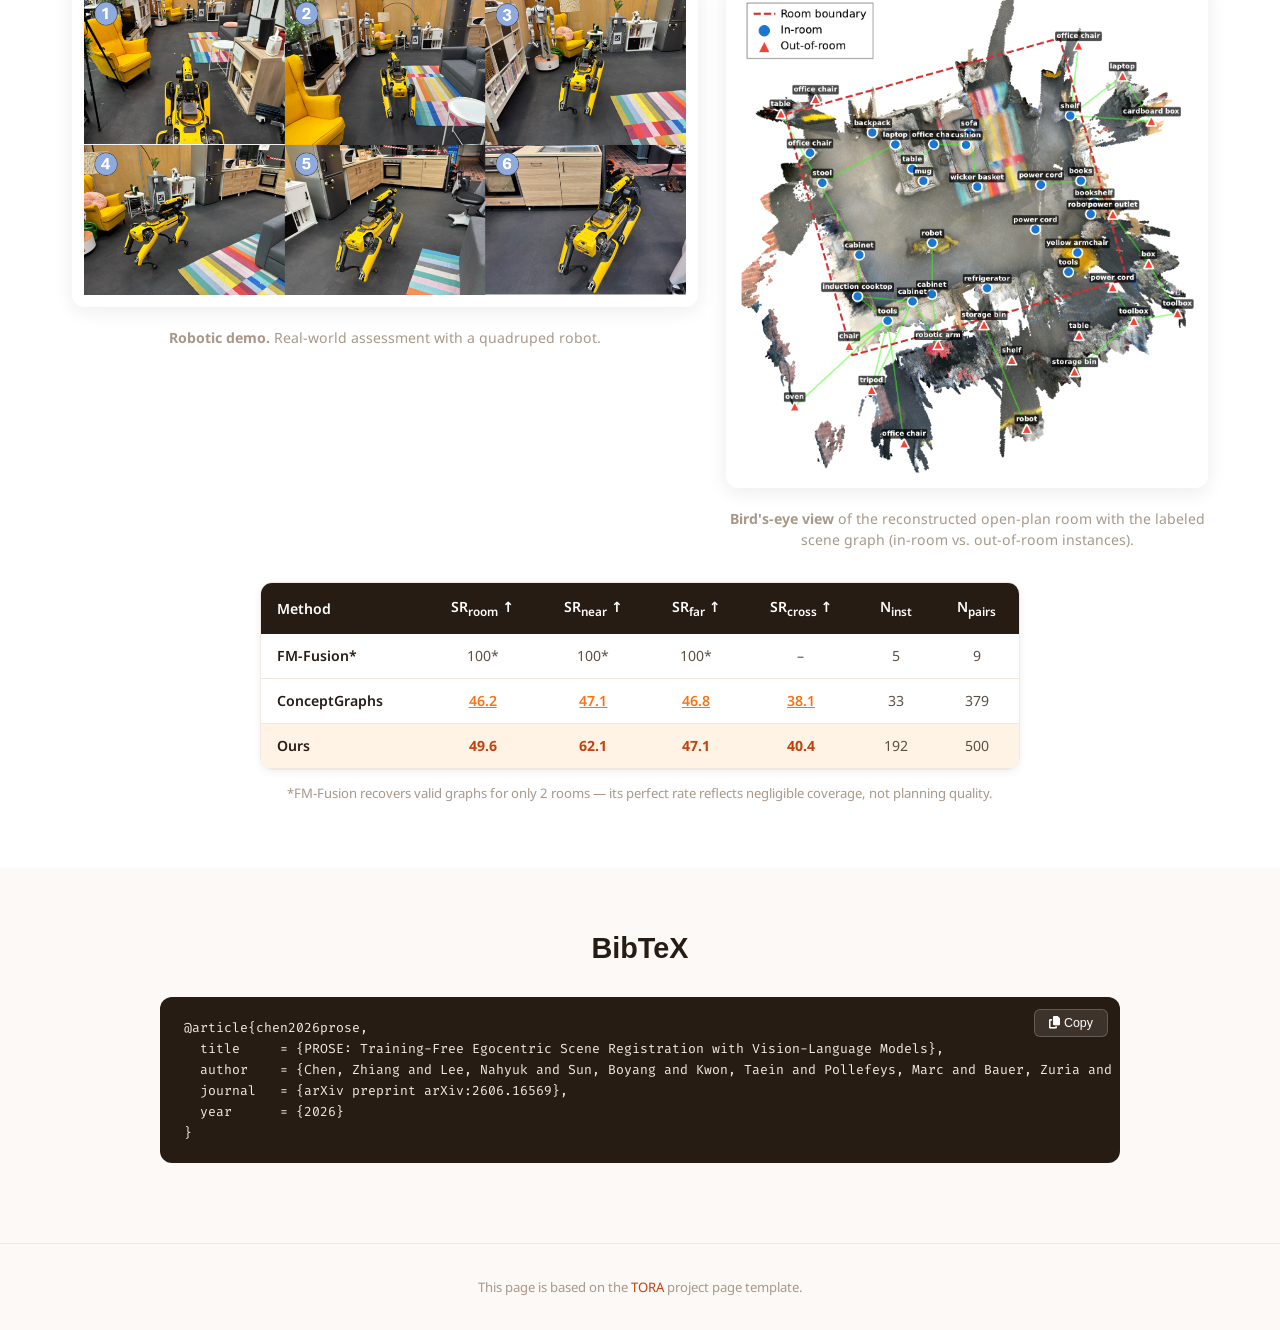
==== commit 866df2da: "fix: update prose arxiv links" ====
--- a/prose/index.html
+++ b/prose/index.html
@@ -49,10 +49,9 @@
     </div>
 
     <div class="link-buttons">
-      <!-- TODO: replace # with the arXiv link once available -->
-      <a href="#" class="link-btn primary disabled" title="Coming soon">
+      <a href="https://arxiv.org/abs/2606.16569" class="link-btn primary" target="_blank">
         <svg viewBox="0 0 24 24" fill="currentColor"><path d="M14 2H6a2 2 0 0 0-2 2v16a2 2 0 0 0 2 2h12a2 2 0 0 0 2-2V8l-6-6z"/><polyline points="14 2 14 8 20 8" fill="none" stroke="currentColor" stroke-width="2"/></svg>
-        arXiv (soon)
+        arXiv
       </a>
       <!-- TODO: replace # with the code repository link once released -->
       <a href="#" class="link-btn disabled" title="Coming soon">
@@ -574,11 +573,10 @@
       <button class="copy-btn" onclick="copyBibtex()">
         <i class="fas fa-copy"></i> Copy
       </button>
-      <!-- TODO: update the arXiv id once available -->
       <pre class="bibtex-code" id="bibtex-text">@article{chen2026prose,
   title     = {PROSE: Training-Free Egocentric Scene Registration with Vision-Language Models},
   author    = {Chen, Zhiang and Lee, Nahyuk and Sun, Boyang and Kwon, Taein and Pollefeys, Marc and Bauer, Zuria and Hong, Sunghwan},
-  journal   = {arXiv preprint arXiv:XXXX.XXXXX},
+  journal   = {arXiv preprint arXiv:2606.16569},
   year      = {2026}
 }</pre>
     </div>
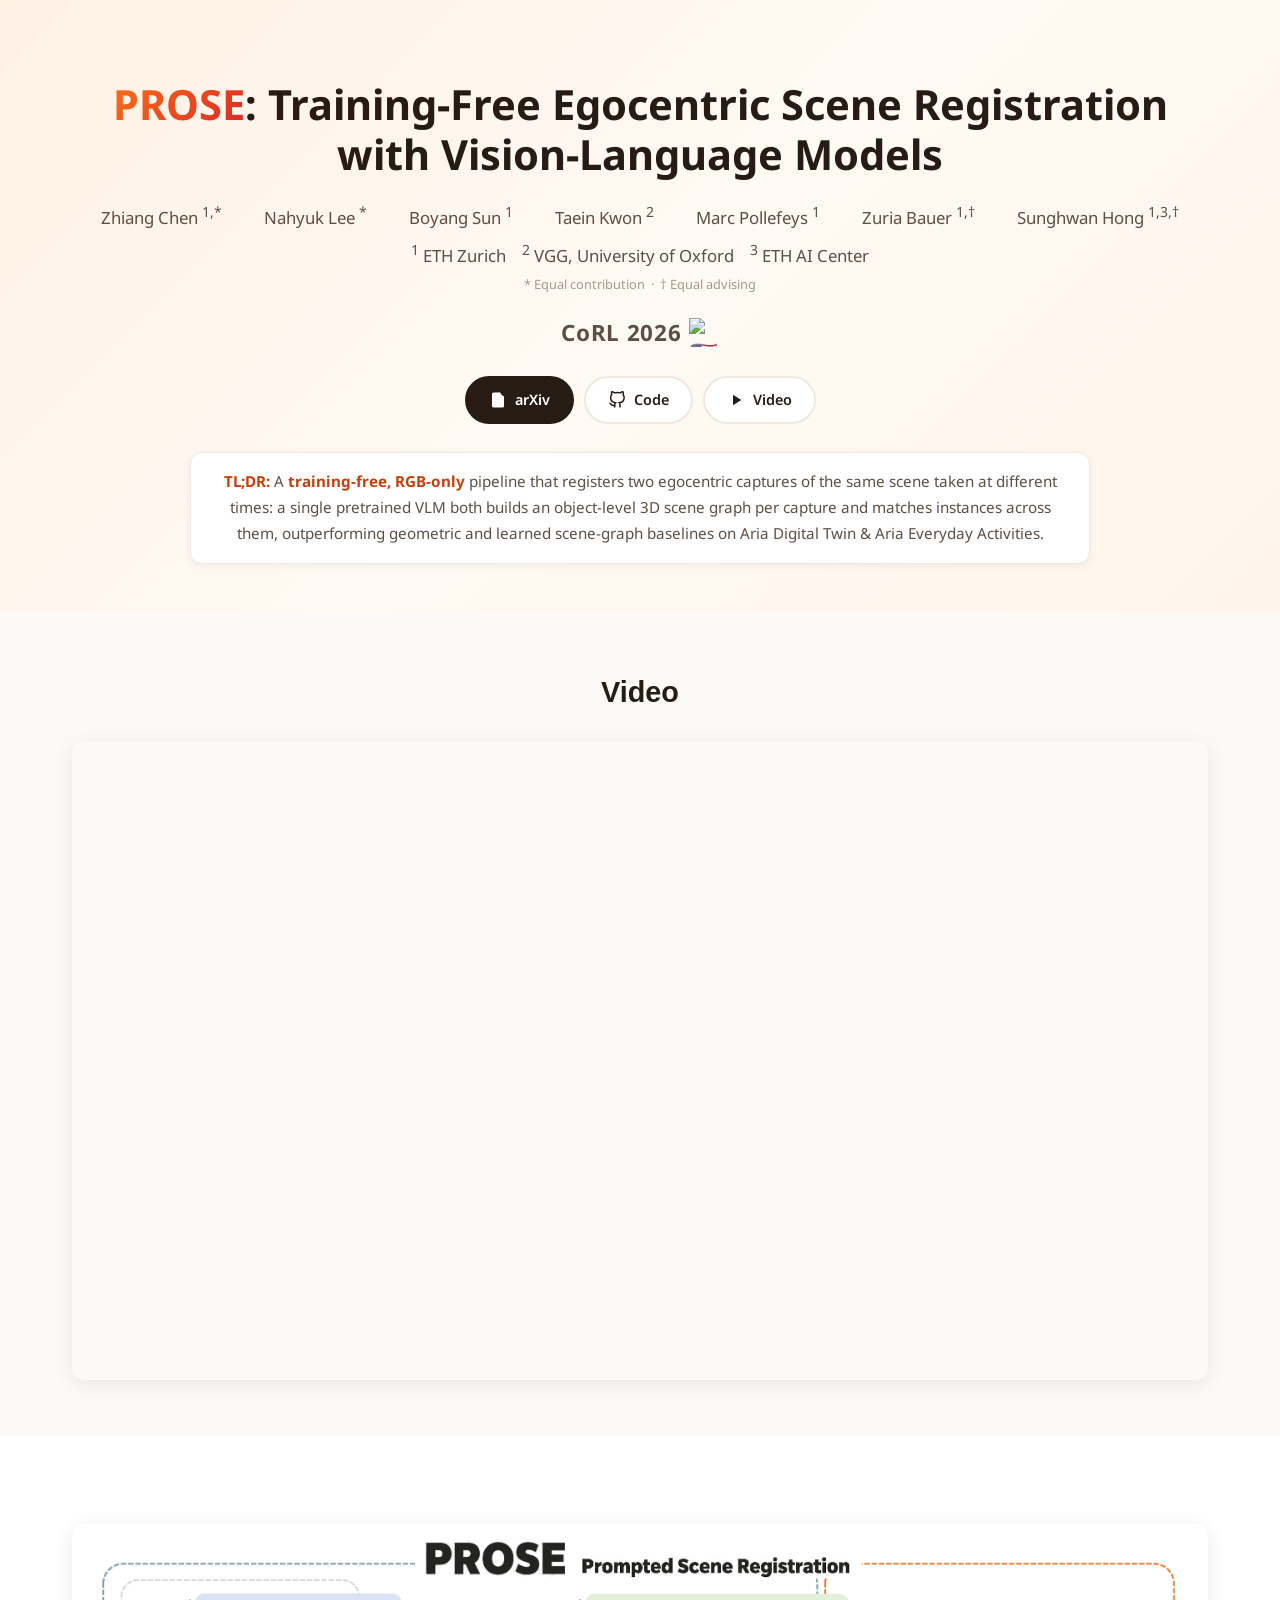
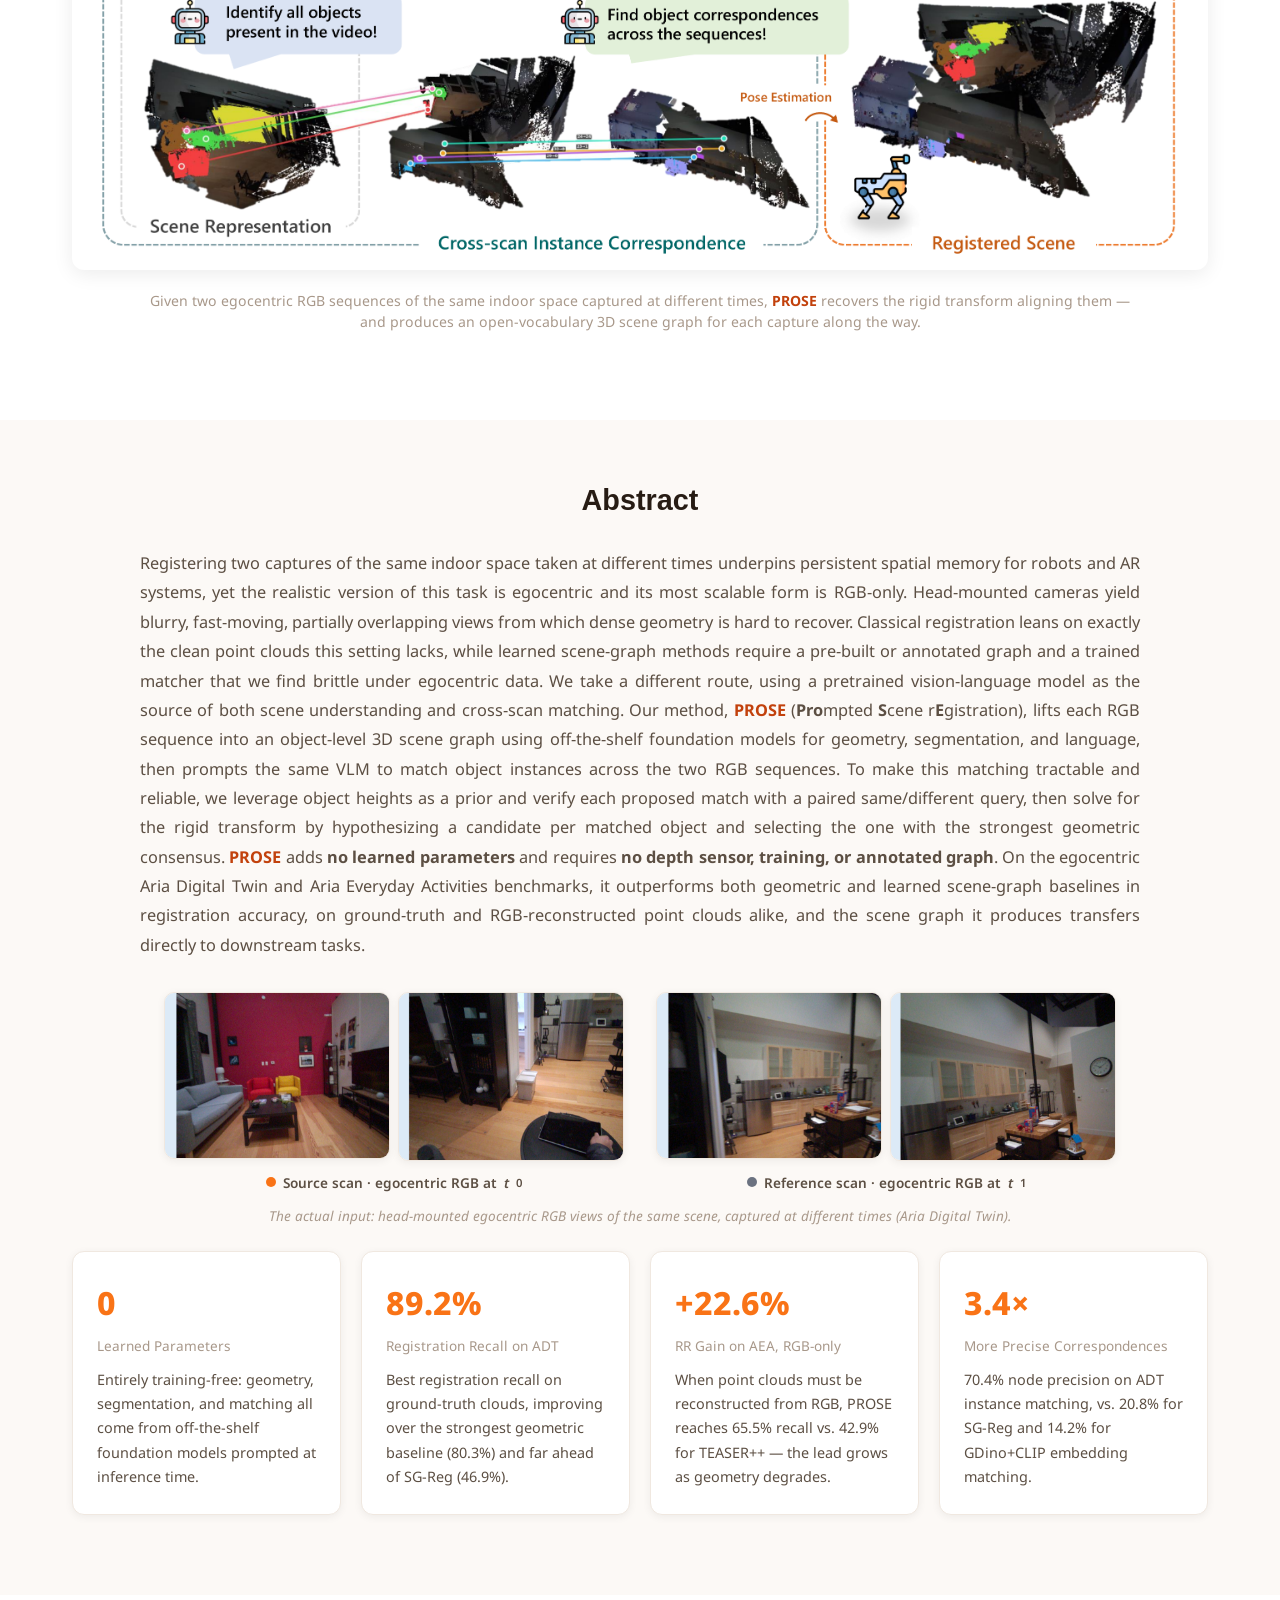
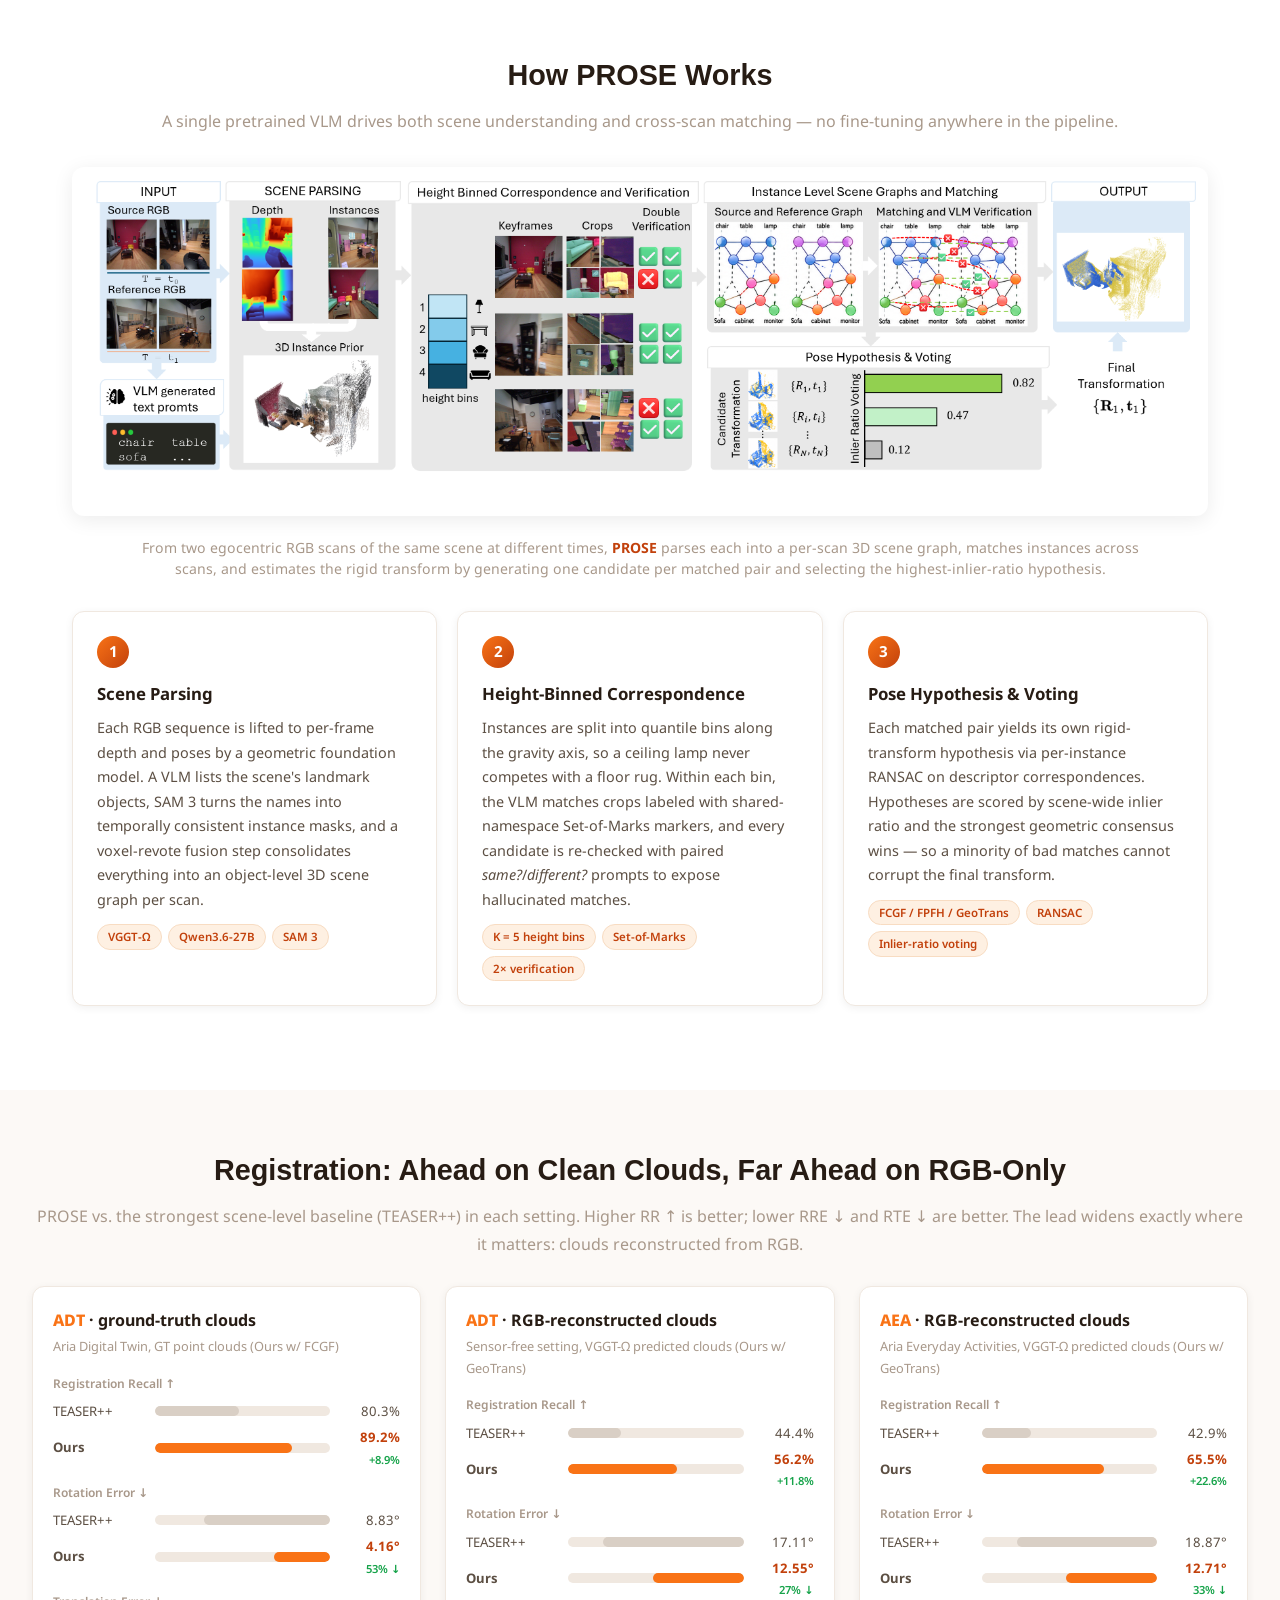
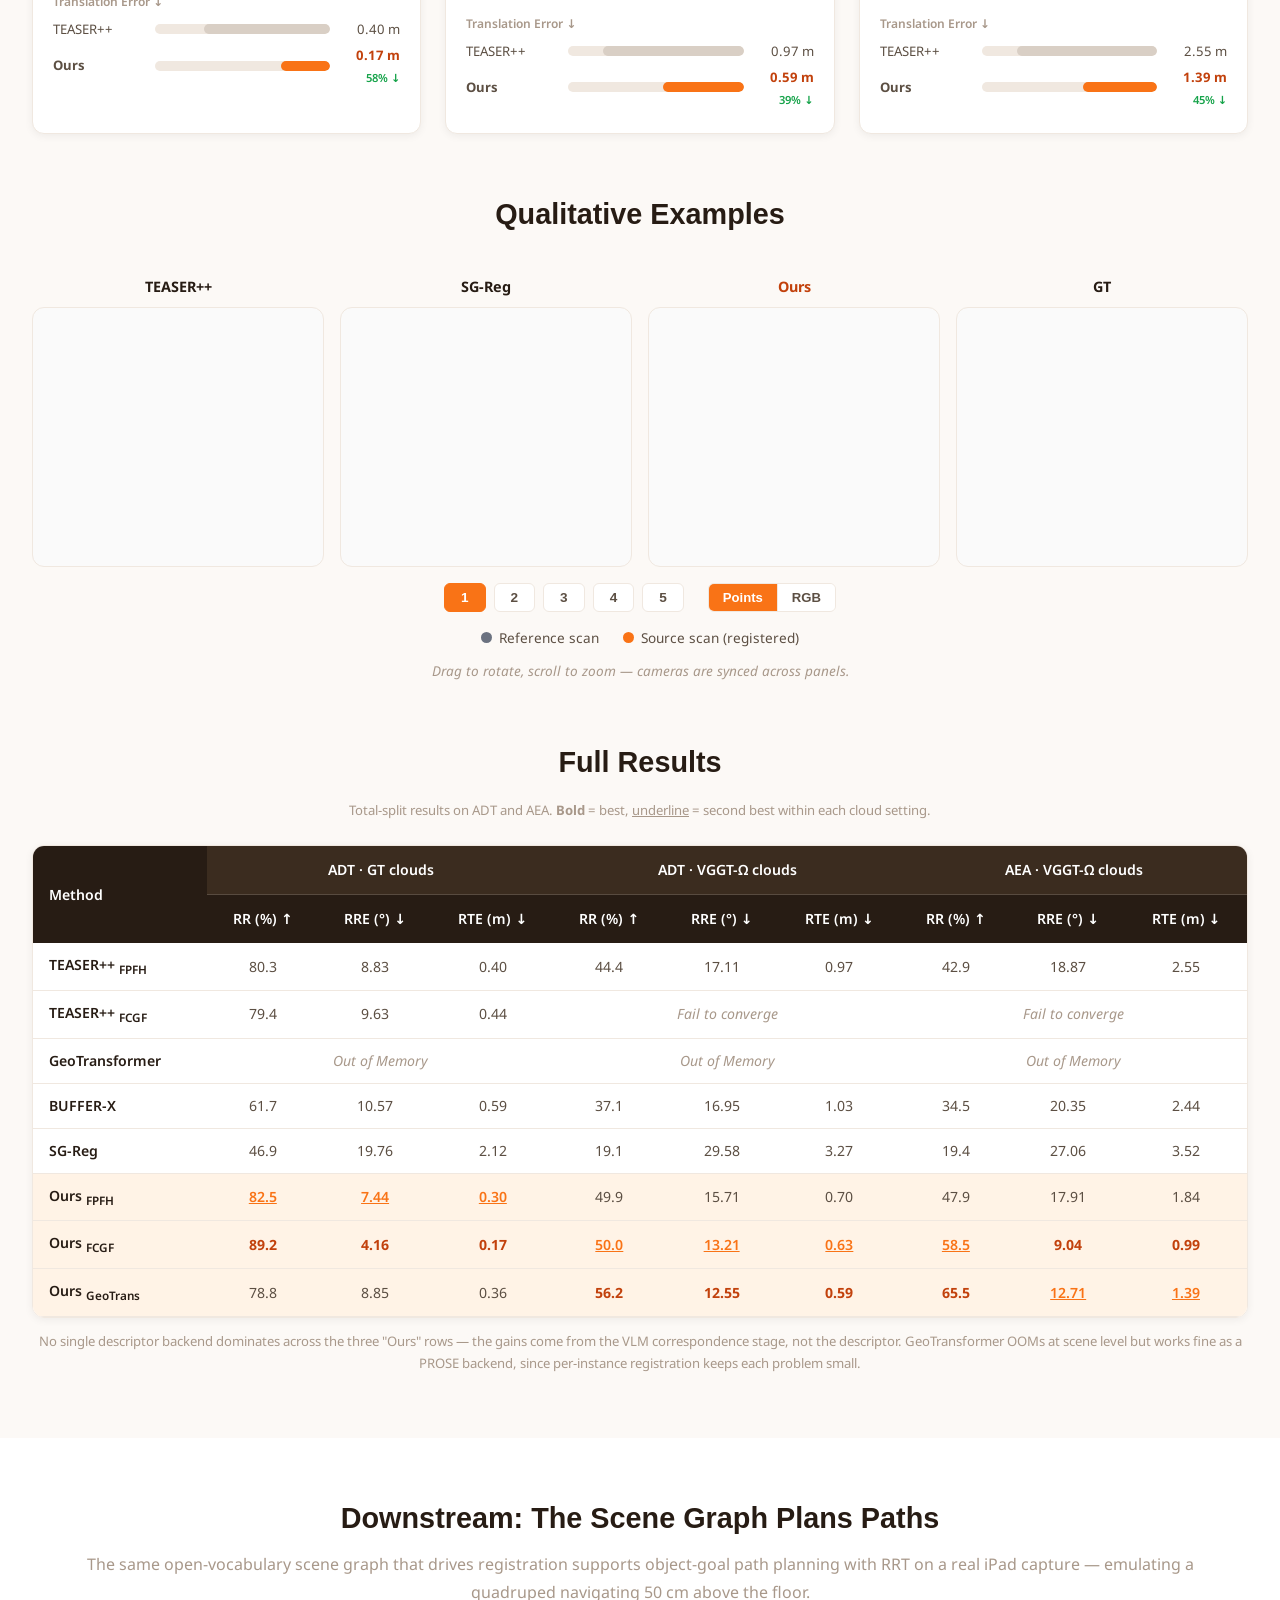
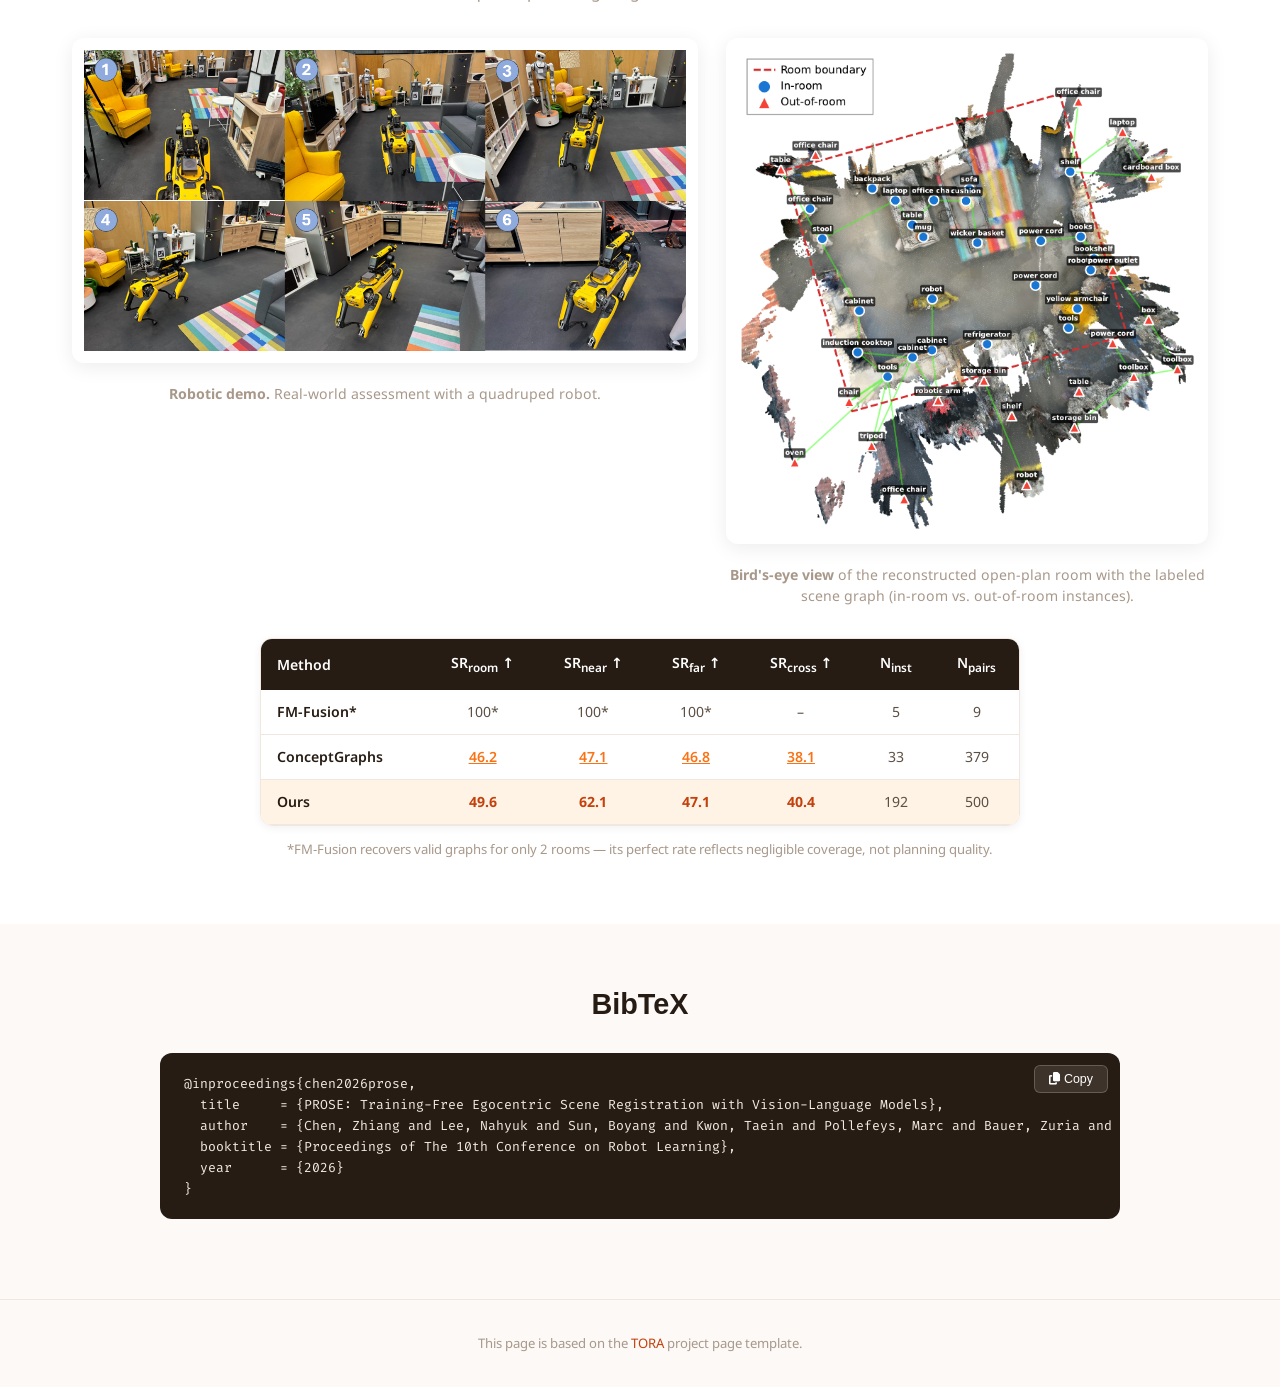
==== commit abf56793: "fix: paper teaser animation, update venues+links+descriptions" ====
--- a/prose/index.html
+++ b/prose/index.html
@@ -46,6 +46,7 @@
         <sup>3</sup> <a href="https://ai.ethz.ch/" target="_blank">ETH AI Center</a>
       </div>
       <div class="authors-note">* Equal contribution &nbsp;&middot;&nbsp; &dagger; Equal advising</div>
+      <div class="authors-venue">CoRL 2026 <img class="flag-icon" src="https://cdn.jsdelivr.net/gh/twitter/twemoji@latest/assets/svg/1f1fa-1f1f8.svg" alt="🇺🇸"></div>
     </div>
 
     <div class="link-buttons">
@@ -53,10 +54,9 @@
         <svg viewBox="0 0 24 24" fill="currentColor"><path d="M14 2H6a2 2 0 0 0-2 2v16a2 2 0 0 0 2 2h12a2 2 0 0 0 2-2V8l-6-6z"/><polyline points="14 2 14 8 20 8" fill="none" stroke="currentColor" stroke-width="2"/></svg>
         arXiv
       </a>
-      <!-- TODO: replace # with the code repository link once released -->
-      <a href="#" class="link-btn disabled" title="Coming soon">
+      <a href="https://github.com/RCKola/prose" class="link-btn" target="_blank">
         <svg viewBox="0 0 24 24" fill="none" stroke="currentColor" stroke-width="2"><path d="M9 19c-5 1.5-5-2.5-7-3m14 6v-3.87a3.37 3.37 0 0 0-.94-2.61c3.14-.35 6.44-1.54 6.44-7A5.44 5.44 0 0 0 20 4.77 5.07 5.07 0 0 0 19.91 1S18.73.65 16 2.48a13.38 13.38 0 0 0-7 0C6.27.65 5.09 1 5.09 1A5.07 5.07 0 0 0 5 4.77a5.44 5.44 0 0 0-1.5 3.78c0 5.42 3.3 6.61 6.44 7A3.37 3.37 0 0 0 9 18.13V22"/></svg>
-        Code (soon)
+        Code
       </a>
       <a href="#video" class="link-btn">
         <svg viewBox="0 0 24 24" fill="currentColor"><path d="M8 5v14l11-7z"/></svg>
@@ -573,10 +573,10 @@
       <button class="copy-btn" onclick="copyBibtex()">
         <i class="fas fa-copy"></i> Copy
       </button>
-      <pre class="bibtex-code" id="bibtex-text">@article{chen2026prose,
+      <pre class="bibtex-code" id="bibtex-text">@inproceedings{chen2026prose,
   title     = {PROSE: Training-Free Egocentric Scene Registration with Vision-Language Models},
   author    = {Chen, Zhiang and Lee, Nahyuk and Sun, Boyang and Kwon, Taein and Pollefeys, Marc and Bauer, Zuria and Hong, Sunghwan},
-  journal   = {arXiv preprint arXiv:2606.16569},
+  booktitle = {Proceedings of The 10th Conference on Robot Learning},
   year      = {2026}
 }</pre>
     </div>
--- a/prose/css/style.css
+++ b/prose/css/style.css
@@ -113,6 +113,22 @@
   font-size: 0.8rem;
   color: var(--text-muted);
   margin-top: 4px;
+}
+
+.authors-venue {
+  font-size: 1.4rem;
+  font-weight: 700;
+  margin-top: 18px;
+  letter-spacing: 0.03em;
+  display: flex;
+  align-items: center;
+  justify-content: center;
+  gap: 8px;
+}
+
+.flag-icon {
+  width: 1.3em;
+  height: 1.3em;
 }
 
 .link-buttons {
